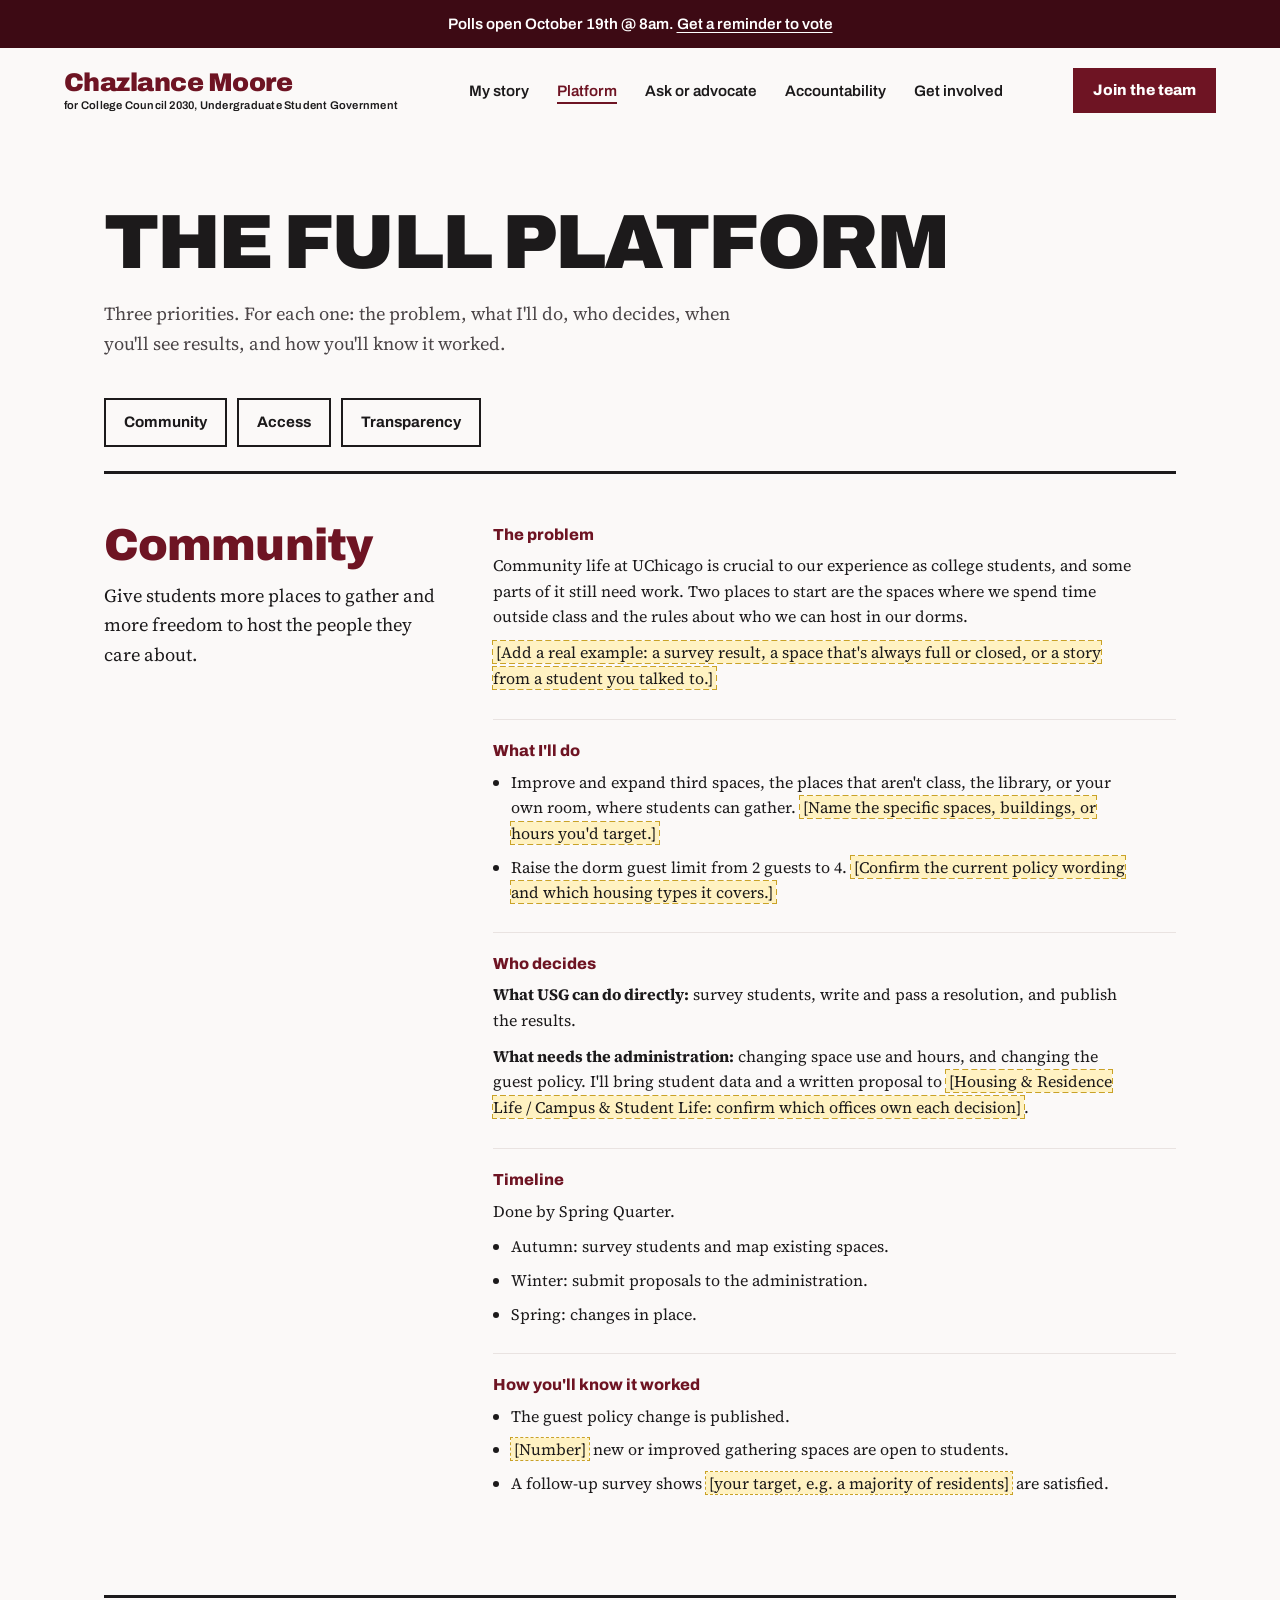
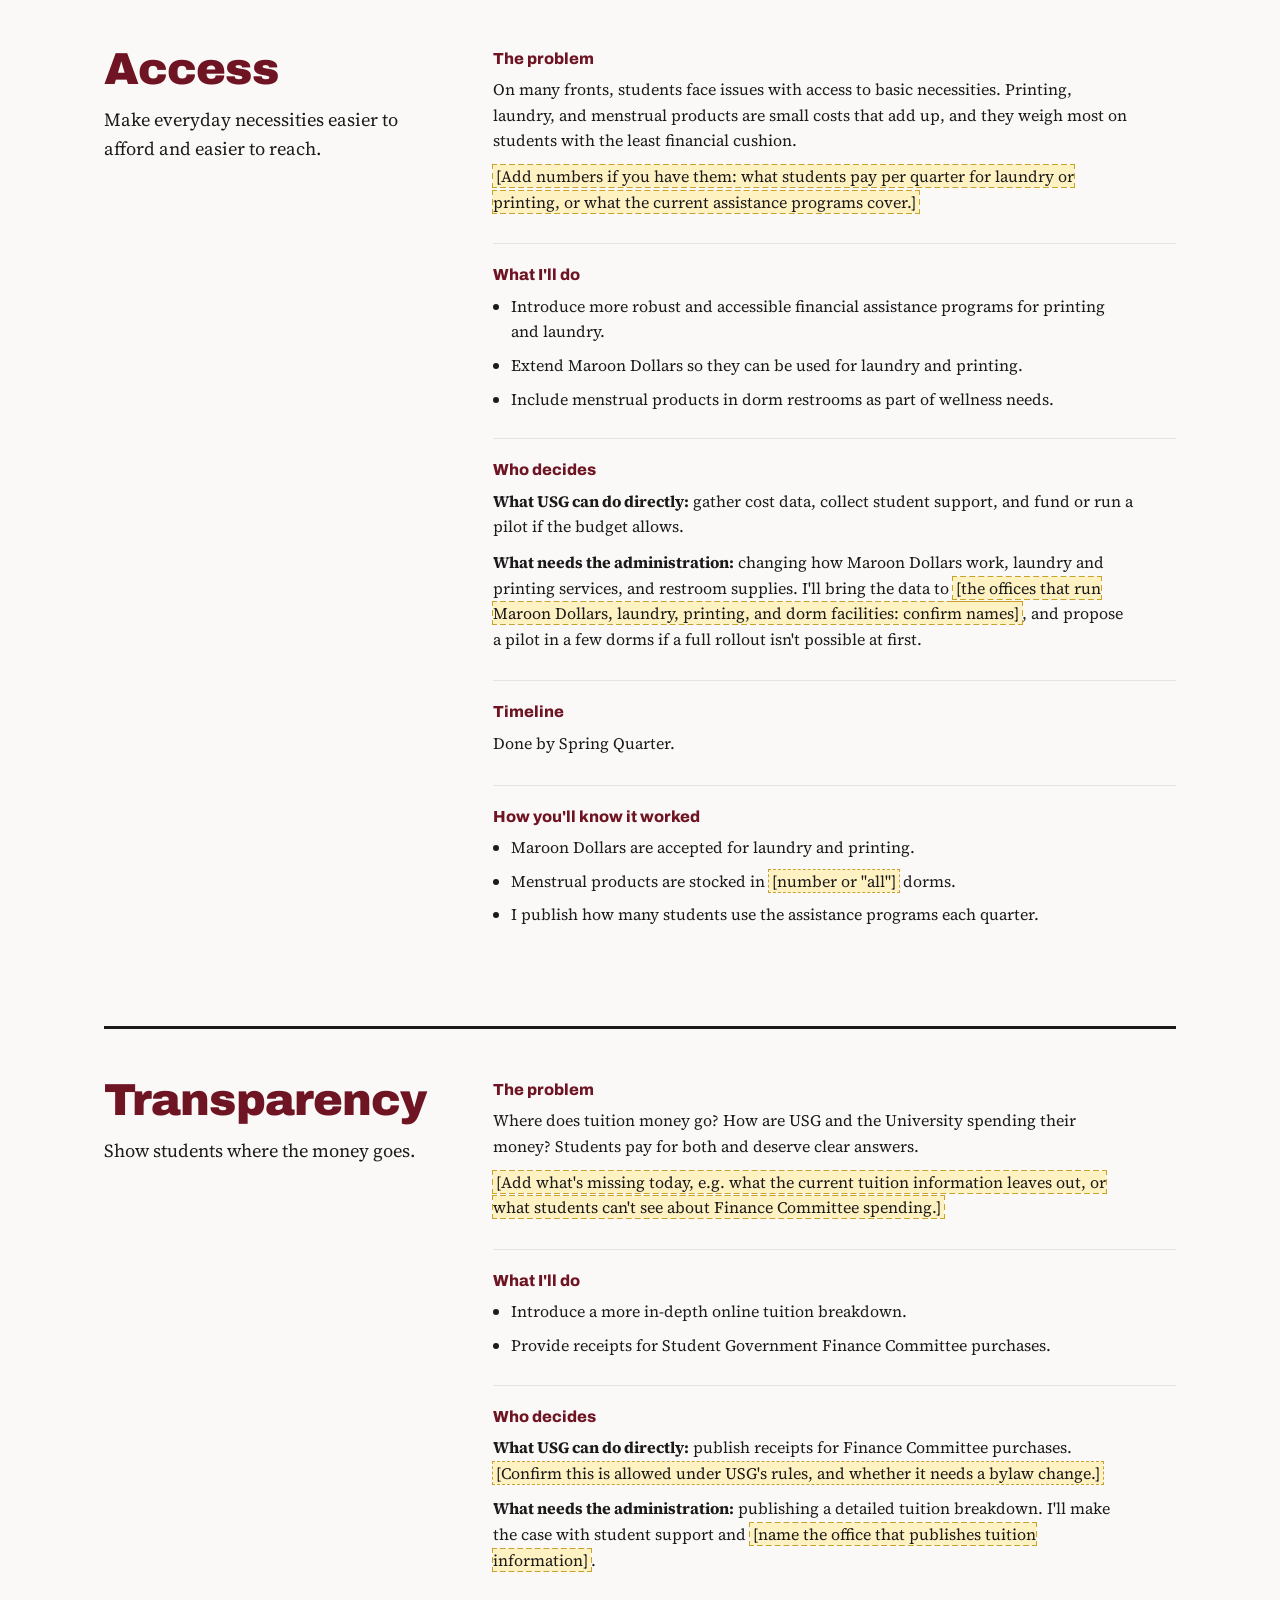
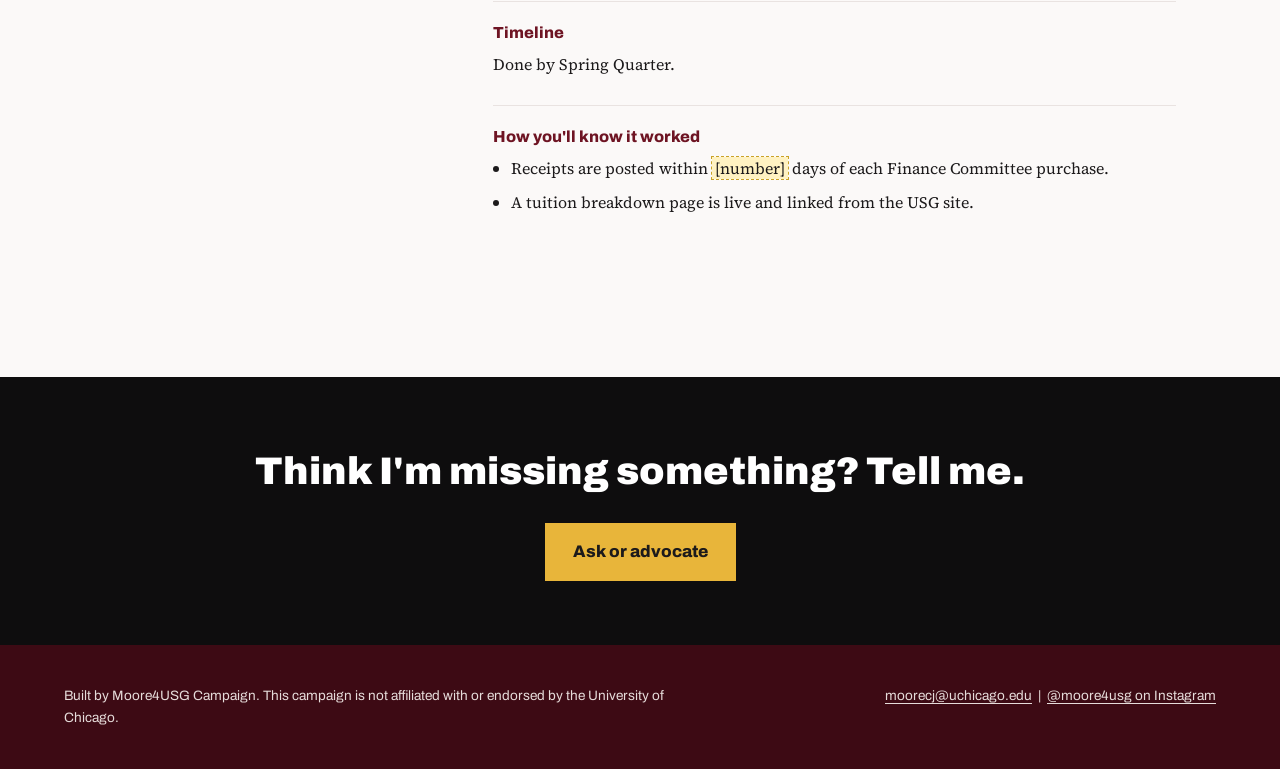
==== platform.html @ ba4fffd7 "Create platform.html" ====
<!DOCTYPE html>
<html lang="en">
<head>
<meta charset="UTF-8">
<meta name="viewport" content="width=device-width, initial-scale=1">
<title>Platform | Chazlance Moore for Undergraduate Student Government</title>
<link rel="preconnect" href="https://fonts.googleapis.com">
<link rel="preconnect" href="https://fonts.gstatic.com" crossorigin>
<link href="https://fonts.googleapis.com/css2?family=Archivo:wght@400;600;800;900&family=Source+Serif+4:opsz,wght@8..60,400;8..60,600&display=swap" rel="stylesheet">
<link rel="stylesheet" href="styles.css">
</head>
<body>

<div class="notice">
  Polls open October 19th @ 8am. <a href="index.html#join">Get a reminder to vote</a>
</div>

<header class="nav">
  <a class="brand" href="index.html">Chazlance Moore<small>for College Council 2030, Undergraduate Student Government</small></a>
  <nav aria-label="Main">
    <ul>
      <li><a href="story.html">My story</a></li>
      <li><a href="platform.html" aria-current="page">Platform</a></li>
      <li><a href="index.html#voice">Ask or advocate</a></li>
      <li><a href="index.html#accountability">Accountability</a></li>
      <li><a href="index.html#join">Get involved</a></li>
    </ul>
  </nav>
  <a class="nav-cta" href="index.html#join">Join the team</a>
</header>

<main>
  <section class="page-intro">
    <h1>The full platform</h1>
    <p>Three priorities. For each one: the problem, what I'll do, who decides, when you'll see results, and how you'll know it worked.</p>
  </section>

  <nav class="jump" aria-label="Jump to a priority">
    <a href="#community">Community</a>
    <a href="#access">Access</a>
    <a href="#transparency">Transparency</a>
  </nav>

  <div class="policies">

    <!-- ===== COMMUNITY ===== -->
    <section class="policy" id="community">
      <div class="policy-head">
        <h2>Community</h2>
        <p class="goal">Give students more places to gather and more freedom to host the people they care about.</p>
      </div>
      <dl class="policy-body">
        <div>
          <dt>The problem</dt>
          <dd>
            <p>Community life at UChicago is crucial to our experience as college students, and some parts of it still need work. Two places to start are the spaces where we spend time outside class and the rules about who we can host in our dorms.</p>
            <p><span class="todo">[Add a real example: a survey result, a space that's always full or closed, or a story from a student you talked to.]</span></p>
          </dd>
        </div>
        <div>
          <dt>What I'll do</dt>
          <dd>
            <ul>
              <li>Improve and expand third spaces, the places that aren't class, the library, or your own room, where students can gather. <span class="todo">[Name the specific spaces, buildings, or hours you'd target.]</span></li>
              <li>Raise the dorm guest limit from 2 guests to 4. <span class="todo">[Confirm the current policy wording and which housing types it covers.]</span></li>
            </ul>
          </dd>
        </div>
        <div>
          <dt>Who decides</dt>
          <dd>
            <p><strong>What USG can do directly:</strong> survey students, write and pass a resolution, and publish the results.</p>
            <p><strong>What needs the administration:</strong> changing space use and hours, and changing the guest policy. I'll bring student data and a written proposal to <span class="todo">[Housing &amp; Residence Life / Campus &amp; Student Life: confirm which offices own each decision]</span>.</p>
          </dd>
        </div>
        <div>
          <dt>Timeline</dt>
          <dd>
            <p>Done by Spring Quarter.</p>
            <ul>
              <li>Autumn: survey students and map existing spaces.</li>
              <li>Winter: submit proposals to the administration.</li>
              <li>Spring: changes in place.</li>
            </ul>
          </dd>
        </div>
        <div>
          <dt>How you'll know it worked</dt>
          <dd>
            <ul>
              <li>The guest policy change is published.</li>
              <li><span class="todo">[Number]</span> new or improved gathering spaces are open to students.</li>
              <li>A follow-up survey shows <span class="todo">[your target, e.g. a majority of residents]</span> are satisfied.</li>
            </ul>
          </dd>
        </div>
      </dl>
    </section>

    <!-- ===== ACCESS ===== -->
    <section class="policy" id="access">
      <div class="policy-head">
        <h2>Access</h2>
        <p class="goal">Make everyday necessities easier to afford and easier to reach.</p>
      </div>
      <dl class="policy-body">
        <div>
          <dt>The problem</dt>
          <dd>
            <p>On many fronts, students face issues with access to basic necessities. Printing, laundry, and menstrual products are small costs that add up, and they weigh most on students with the least financial cushion.</p>
            <p><span class="todo">[Add numbers if you have them: what students pay per quarter for laundry or printing, or what the current assistance programs cover.]</span></p>
          </dd>
        </div>
        <div>
          <dt>What I'll do</dt>
          <dd>
            <ul>
              <li>Introduce more robust and accessible financial assistance programs for printing and laundry.</li>
              <li>Extend Maroon Dollars so they can be used for laundry and printing.</li>
              <li>Include menstrual products in dorm restrooms as part of wellness needs.</li>
            </ul>
          </dd>
        </div>
        <div>
          <dt>Who decides</dt>
          <dd>
            <p><strong>What USG can do directly:</strong> gather cost data, collect student support, and fund or run a pilot if the budget allows.</p>
            <p><strong>What needs the administration:</strong> changing how Maroon Dollars work, laundry and printing services, and restroom supplies. I'll bring the data to <span class="todo">[the offices that run Maroon Dollars, laundry, printing, and dorm facilities: confirm names]</span>, and propose a pilot in a few dorms if a full rollout isn't possible at first.</p>
          </dd>
        </div>
        <div>
          <dt>Timeline</dt>
          <dd><p>Done by Spring Quarter.</p></dd>
        </div>
        <div>
          <dt>How you'll know it worked</dt>
          <dd>
            <ul>
              <li>Maroon Dollars are accepted for laundry and printing.</li>
              <li>Menstrual products are stocked in <span class="todo">[number or "all"]</span> dorms.</li>
              <li>I publish how many students use the assistance programs each quarter.</li>
            </ul>
          </dd>
        </div>
      </dl>
    </section>

    <!-- ===== TRANSPARENCY ===== -->
    <section class="policy" id="transparency">
      <div class="policy-head">
        <h2>Transparency</h2>
        <p class="goal">Show students where the money goes.</p>
      </div>
      <dl class="policy-body">
        <div>
          <dt>The problem</dt>
          <dd>
            <p>Where does tuition money go? How are USG and the University spending their money? Students pay for both and deserve clear answers.</p>
            <p><span class="todo">[Add what's missing today, e.g. what the current tuition information leaves out, or what students can't see about Finance Committee spending.]</span></p>
          </dd>
        </div>
        <div>
          <dt>What I'll do</dt>
          <dd>
            <ul>
              <li>Introduce a more in-depth online tuition breakdown.</li>
              <li>Provide receipts for Student Government Finance Committee purchases.</li>
            </ul>
          </dd>
        </div>
        <div>
          <dt>Who decides</dt>
          <dd>
            <p><strong>What USG can do directly:</strong> publish receipts for Finance Committee purchases. <span class="todo">[Confirm this is allowed under USG's rules, and whether it needs a bylaw change.]</span></p>
            <p><strong>What needs the administration:</strong> publishing a detailed tuition breakdown. I'll make the case with student support and <span class="todo">[name the office that publishes tuition information]</span>.</p>
          </dd>
        </div>
        <div>
          <dt>Timeline</dt>
          <dd><p>Done by Spring Quarter.</p></dd>
        </div>
        <div>
          <dt>How you'll know it worked</dt>
          <dd>
            <ul>
              <li>Receipts are posted within <span class="todo">[number]</span> days of each Finance Committee purchase.</li>
              <li>A tuition breakdown page is live and linked from the USG site.</li>
            </ul>
          </dd>
        </div>
      </dl>
    </section>

  </div>

  <section class="cta-band">
    <h2>Think I'm missing something? Tell me.</h2>
    <a class="btn btn-gold" href="index.html#voice">Ask or advocate</a>
  </section>
</main>

<footer>
  <p>Built by Moore4USG Campaign. This campaign is not affiliated with or endorsed by the University of Chicago.</p>
  <p>
    <a href="mailto:moorecj@uchicago.edu">moorecj@uchicago.edu</a> &nbsp;|&nbsp;
    <a href="https://www.instagram.com/moore4usg/" target="_blank" rel="noopener">@moore4usg on Instagram</a>
  </p>
</footer>

</body>
</html>
---- styles.css ----
/* ===== Shared styles for index.html, story.html, platform.html ===== */
:root {
  --maroon: #6e1423;
  --maroon-deep: #3d0a14;
  --ink: #1c1a1b;
  --paper: #fbf9f8;
  --stone: #e9e3e1;
  --gold: #e8b53a;
  --sky: #9ec4dc;
}
* { box-sizing: border-box; margin: 0; padding: 0; }
html { scroll-behavior: smooth; }
body {
  font-family: "Source Serif 4", Georgia, serif;
  color: var(--ink);
  background: var(--paper);
  line-height: 1.6;
}
a { color: inherit; }
:focus-visible { outline: 3px solid var(--gold); outline-offset: 3px; }
[hidden] { display: none !important; }

/* Placeholder text to replace before publishing. Search your files for class="todo". */
.todo { background: #fff2c2; outline: 1px dashed #c9a227; padding: 0 3px; }

/* ---------- Announcement bar ---------- */
.notice {
  background: var(--maroon-deep);
  color: #fff;
  text-align: center;
  padding: 12px 20px;
  font-family: "Archivo", sans-serif;
  font-weight: 600;
  font-size: 0.95rem;
}
.notice a { text-decoration: underline; text-underline-offset: 3px; }

/* ---------- Nav ---------- */
header.nav {
  display: flex;
  align-items: center;
  justify-content: space-between;
  gap: 24px;
  padding: 20px 5vw;
  font-family: "Archivo", sans-serif;
}
.brand {
  font-weight: 900;
  font-size: 1.6rem;
  letter-spacing: -0.02em;
  color: var(--maroon);
  text-decoration: none;
  line-height: 1;
}
.brand small {
  display: block;
  font-size: 0.7rem;
  font-weight: 600;
  letter-spacing: 0.02em;
  color: var(--ink);
  margin-top: 4px;
}
nav ul { display: flex; gap: 28px; list-style: none; }
nav a { text-decoration: none; font-weight: 600; font-size: 0.95rem; padding-bottom: 3px; border-bottom: 2px solid transparent; }
nav a:hover { color: var(--maroon); }
nav a[aria-current="page"] { color: var(--maroon); border-bottom-color: var(--maroon); }
.nav-cta {
  background: var(--maroon);
  color: #fff;
  padding: 10px 20px;
  font-weight: 800;
  text-decoration: none;
  font-size: 0.95rem;
}
.nav-cta:hover { background: var(--maroon-deep); }

/* ---------- Buttons and links ---------- */
.btn {
  display: inline-block;
  background: var(--maroon);
  color: #fff;
  padding: 16px 28px;
  font-family: "Archivo", sans-serif;
  font-weight: 800;
  font-size: 1.05rem;
  text-decoration: none;
}
.btn:hover { background: var(--maroon-deep); }
.btn-gold { background: var(--gold); color: var(--ink); }
.btn-gold:hover { background: #f3c85e; }
.text-link {
  display: inline-block;
  margin-top: 14px;
  font-family: "Archivo", sans-serif;
  font-weight: 800;
  color: var(--maroon);
  text-underline-offset: 4px;
}
.text-link:hover { color: var(--maroon-deep); }

/* ---------- Hero (home) ---------- */
.hero {
  position: relative;
  display: grid;
  grid-template-columns: 1.1fr 0.9fr;
  align-items: end;
  min-height: 560px;
  padding: 0 5vw;
  overflow: hidden;
  background: linear-gradient(180deg, #fff 0%, var(--paper) 100%);
}
.hero h1 {
  font-family: "Archivo", sans-serif;
  font-weight: 900;
  font-size: clamp(3rem, 7.2vw, 6.6rem);
  line-height: 0.95;
  letter-spacing: -0.03em;
  text-transform: uppercase;
  padding: 60px 0 80px;
  align-self: center;
}
.hero h1 span { display: block; color: var(--ink); }
.hero h1 span.alt { color: var(--maroon); }
.photo {
  position: relative;
  align-self: stretch;
  display: flex;
  align-items: flex-end;
  justify-content: center;
}
.photo-placeholder {
  width: min(100%, 420px);
  height: 92%;
  background:
    radial-gradient(circle at 50% 22%, #d8cfcc 0 17%, transparent 17.5%),
    radial-gradient(ellipse at 50% 100%, #d8cfcc 0 46%, transparent 46.5%);
  display: grid;
  place-items: end center;
  padding-bottom: 18px;
  font-family: "Archivo", sans-serif;
  font-size: 0.8rem;
  color: #7a706d;
}
.photo img { width: min(100%, 520px); max-height: 640px; object-fit: contain; object-position: bottom; display: block; position: relative; z-index: 1; }

/* ---------- Action strip ---------- */
.strip {
  display: flex;
  flex-wrap: wrap;
  align-items: stretch;
  gap: 10px;
  padding: 0 5vw 28px;
  margin-top: -36px;
  position: relative;
  z-index: 2;
  font-family: "Archivo", sans-serif;
}
.strip .label {
  font-weight: 900;
  font-size: 1.5rem;
  line-height: 1;
  color: var(--maroon);
  text-transform: uppercase;
  align-self: center;
  margin-right: 6px;
}
.strip a {
  flex: 1 1 140px;
  background: var(--maroon);
  color: #fff;
  text-align: center;
  padding: 18px 12px;
  font-weight: 800;
  font-size: 1.15rem;
  text-decoration: none;
}
.strip a:hover { background: var(--maroon-deep); }

/* ---------- Signup panel ---------- */
.signup {
  display: grid;
  grid-template-columns: 1.15fr 0.85fr;
  background: #0e0d0e;
  color: #fff;
}
.signup .copy { padding: 72px 5vw; }
.signup blockquote {
  font-family: "Archivo", sans-serif;
  font-weight: 600;
  font-size: clamp(1.3rem, 2.4vw, 2rem);
  line-height: 1.3;
  max-width: 30em;
  position: relative;
  padding-top: 56px;
}
.signup blockquote::before {
  content: "\201C";
  position: absolute;
  top: -20px;
  left: -6px;
  font-size: 8rem;
  line-height: 1;
  color: var(--maroon);
  font-family: Georgia, serif;
}
.signup h2 {
  font-family: "Archivo", sans-serif;
  font-weight: 600;
  font-size: clamp(1.1rem, 1.8vw, 1.5rem);
  color: var(--sky);
  margin: 32px 0 24px;
  max-width: 24em;
}
#signup-form {
  display: grid;
  grid-template-columns: 2fr 1fr;
  gap: 14px 16px;
  max-width: 640px;
  font-family: "Archivo", sans-serif;
}
.field { display: flex; flex-direction: column; gap: 6px; }
.field label { font-size: 0.85rem; font-weight: 600; }
.field input, .field select {
  padding: 14px;
  border: 0;
  font: inherit;
  font-size: 1rem;
  background: #fff;
  color: var(--ink);
  border-radius: 0;
}
.submit-row { grid-column: 1 / -1; display: grid; grid-template-columns: 2fr 1fr; gap: 16px; align-items: end; }
button.join {
  padding: 15px;
  border: 0;
  background: var(--gold);
  color: var(--ink);
  font: inherit;
  font-weight: 900;
  font-size: 1.05rem;
  cursor: pointer;
}
button.join:hover { background: #f3c85e; }
button.join:disabled { opacity: 0.6; cursor: wait; }
.fine { grid-column: 1 / -1; font-size: 0.75rem; color: #b9b2b0; line-height: 1.5; }
#signup-error { grid-column: 1 / -1; display: none; color: #ff9d9d; font-weight: 600; font-size: 0.9rem; }
#thanks {
  display: none;
  font-family: "Archivo", sans-serif;
  font-weight: 800;
  font-size: 1.4rem;
  color: var(--gold);
  padding: 20px 0;
}
.stage {
  position: relative;
  overflow: hidden;
  background: radial-gradient(circle at 70% 30%, #5a1a28 0%, #1a0b0f 60%);
  display: grid;
  place-items: center;
  color: #8c7f7c;
  font-family: "Archivo", sans-serif;
  font-size: 0.85rem;
  min-height: 320px;
}
.stage img { position: absolute; inset: 0; width: 100%; height: 100%; object-fit: cover; }
.signup .stage::after { content: ""; position: absolute; inset: 0; background: linear-gradient(90deg, #0e0d0e 0%, rgba(14,13,14,0) 35%); z-index: 1; pointer-events: none; }

/* ---------- Platform summary (home) ---------- */
.pillars { padding: 88px 5vw; max-width: 1200px; margin: 0 auto; }
.pillars h2, .accountability h2, .voice h2, .letter-section h2 {
  font-family: "Archivo", sans-serif;
  font-weight: 900;
  font-size: clamp(2rem, 4vw, 3.2rem);
  letter-spacing: -0.02em;
  line-height: 1.05;
  margin-bottom: 12px;
}
.pillars > p.sub { max-width: 38em; margin-bottom: 48px; color: #4b4547; }
.pillar-list { display: grid; border-top: 3px solid var(--ink); }
.pillar {
  display: grid;
  grid-template-columns: 1fr 2fr;
  gap: 32px;
  padding: 32px 0;
  border-bottom: 1px solid var(--stone);
}
.pillar h3 { font-family: "Archivo", sans-serif; font-weight: 800; font-size: 1.6rem; line-height: 1.15; color: var(--maroon); }
.pillar p { max-width: 40em; }
.pillar ul { margin: 12px 0 0 1.1em; }
.pillar li { margin-bottom: 4px; }
.pillars .more { margin-top: 36px; }

/* ---------- Ask / advocate (embedded form) ---------- */
.voice { padding: 88px 5vw; max-width: 1200px; margin: 0 auto; display: grid; grid-template-columns: 1fr 1.3fr; gap: 56px; align-items: start; }
.voice .intro p { max-width: 30em; color: #4b4547; margin-bottom: 14px; }
.ms-form iframe { width: 100%; height: 760px; border: 2px solid var(--ink); background: #fff; display: block; }
.ms-form .fallback { font-family: "Archivo", sans-serif; font-size: 0.9rem; margin-top: 10px; }

/* ---------- Accountability ---------- */
.accountability { background: var(--stone); padding: 80px 5vw; }
.accountability .inner { max-width: 1200px; margin: 0 auto; }
.steps { display: grid; grid-template-columns: repeat(3, 1fr); gap: 32px; margin-top: 36px; }
.steps div { border-top: 3px solid var(--maroon); padding-top: 16px; }
.steps h3 { font-family: "Archivo", sans-serif; font-weight: 800; margin-bottom: 6px; }

/* ---------- Letter to the class ---------- */
.letter-section { padding: 88px 5vw; }
.letter-section .inner { max-width: 860px; margin: 0 auto; }
.letter-section .sub { color: #4b4547; margin-bottom: 36px; max-width: 34em; }
figure.letter { background: #fff; box-shadow: 0 2px 4px rgba(0,0,0,.12), 0 18px 40px rgba(60,10,20,.14); }
figure.letter a { display: block; }
figure.letter img { display: block; width: 100%; height: auto; }
.letter-placeholder {
  min-height: 520px;
  display: grid;
  place-items: center;
  text-align: center;
  padding: 24px;
  font-family: "Archivo", sans-serif;
  color: #7a706d;
  background: repeating-linear-gradient(#fff 0 31px, #efe9e7 31px 32px);
}
.transcript { margin-top: 20px; font-family: "Archivo", sans-serif; }
.transcript summary { cursor: pointer; font-weight: 700; color: var(--maroon); }
.transcript div { margin-top: 14px; font-family: "Source Serif 4", Georgia, serif; max-width: 40em; }
.transcript p { margin-bottom: 12px; }

/* ---------- Inner pages: shared ---------- */
.page-intro { padding: 72px 5vw 32px; max-width: 1200px; margin: 0 auto; }
.page-intro h1 {
  font-family: "Archivo", sans-serif;
  font-weight: 900;
  font-size: clamp(2.6rem, 6vw, 5rem);
  line-height: 1;
  letter-spacing: -0.03em;
  text-transform: uppercase;
  margin-bottom: 18px;
}
.page-intro p { max-width: 36em; font-size: 1.15rem; color: #4b4547; }
.cta-band { background: #0e0d0e; color: #fff; padding: 64px 5vw; text-align: center; }
.cta-band h2 { font-family: "Archivo", sans-serif; font-weight: 900; font-size: clamp(1.6rem, 3vw, 2.4rem); margin-bottom: 20px; }

/* ---------- Story page ---------- */
.story { max-width: 1200px; margin: 0 auto; padding: 24px 5vw 88px; display: grid; grid-template-columns: 1.5fr 0.8fr; gap: 64px; align-items: start; }
.story-main h2 { font-family: "Archivo", sans-serif; font-weight: 800; font-size: 1.7rem; line-height: 1.15; color: var(--maroon); margin: 44px 0 12px; }
.story-main h2:first-child { margin-top: 0; }
.story-main p { font-size: 1.1rem; line-height: 1.7; max-width: 36em; margin-bottom: 14px; }
.story-side { position: sticky; top: 24px; display: grid; gap: 28px; }
.portrait { position: relative; aspect-ratio: 4 / 5; background: var(--stone); overflow: hidden; display: grid; place-items: center; font-family: "Archivo", sans-serif; font-size: 0.85rem; color: #7a706d; }
.portrait img { position: absolute; inset: 0; width: 100%; height: 100%; object-fit: cover; }
.facts { border-top: 3px solid var(--ink); font-family: "Archivo", sans-serif; }
.facts div { padding: 12px 0; border-bottom: 1px solid var(--stone); }
.facts dt { font-size: 0.8rem; font-weight: 700; color: var(--maroon); }
.facts dd { font-size: 1rem; }
ol.timeline { list-style: none; border-left: 3px solid var(--maroon); margin: 12px 0 0 6px; padding-left: 24px; }
ol.timeline li { position: relative; margin-bottom: 22px; max-width: 34em; }
ol.timeline li::before { content: ""; position: absolute; left: -33px; top: 8px; width: 12px; height: 12px; background: var(--maroon); border-radius: 50%; }
ol.timeline strong { display: block; font-family: "Archivo", sans-serif; font-weight: 800; }

/* ---------- Platform page ---------- */
.jump { display: flex; flex-wrap: wrap; gap: 10px; max-width: 1200px; margin: 0 auto; padding: 8px 5vw 0; font-family: "Archivo", sans-serif; }
.jump a { padding: 10px 18px; border: 2px solid var(--ink); font-weight: 700; text-decoration: none; }
.jump a:hover { background: var(--ink); color: #fff; }
.policies { max-width: 1200px; margin: 0 auto; padding: 24px 5vw 88px; }
.policy { display: grid; grid-template-columns: 1fr 2fr; gap: 48px; padding: 48px 0; border-top: 3px solid var(--ink); scroll-margin-top: 16px; }
.policy + .policy { margin-top: 24px; }
.policy-head h2 { font-family: "Archivo", sans-serif; font-weight: 900; font-size: clamp(2rem, 3.6vw, 2.8rem); letter-spacing: -0.02em; line-height: 1.05; color: var(--maroon); margin-bottom: 12px; }
.policy-head .goal { font-size: 1.15rem; max-width: 20em; }
.policy-body > div { padding: 18px 0; border-top: 1px solid var(--stone); }
.policy-body > div:first-child { border-top: 0; padding-top: 0; }
.policy-body dt { font-family: "Archivo", sans-serif; font-weight: 800; color: var(--maroon); margin-bottom: 6px; }
.policy-body dd { max-width: 40em; }
.policy-body dd p { margin-bottom: 10px; }
.policy-body ul { margin: 0 0 0 1.1em; }
.policy-body li { margin-bottom: 8px; }

/* ---------- Footer ---------- */
footer {
  background: var(--maroon-deep);
  color: #e6dcda;
  padding: 40px 5vw;
  font-family: "Archivo", sans-serif;
  font-size: 0.85rem;
  display: flex;
  flex-wrap: wrap;
  gap: 16px 40px;
  justify-content: space-between;
}
footer p { max-width: 46em; }
footer a { text-underline-offset: 3px; }
footer a:hover { color: var(--gold); }

/* ---------- Mobile ---------- */
@media (max-width: 860px) {
  header.nav { flex-wrap: wrap; gap: 14px 16px; }
  nav { order: 3; width: 100%; }
  nav ul { flex-wrap: wrap; gap: 6px 18px; }
  nav a { font-size: 0.9rem; }
  .hero, .signup { grid-template-columns: 1fr; }
  .hero h1 { padding: 40px 0 20px; }
  .photo { min-height: 320px; }
  .pillar { grid-template-columns: 1fr; gap: 8px; }
  .steps { grid-template-columns: 1fr; }
  #signup-form, .submit-row { grid-template-columns: 1fr; }
  .strip { margin-top: 0; padding-top: 24px; }
  .voice { grid-template-columns: 1fr; gap: 32px; }
  .story { grid-template-columns: 1fr; gap: 40px; }
  .story-side { position: static; order: -1; }
  .portrait { max-width: 360px; }
  .policy { grid-template-columns: 1fr; gap: 24px; }
}
@media (prefers-reduced-motion: reduce) { html { scroll-behavior: auto; } }
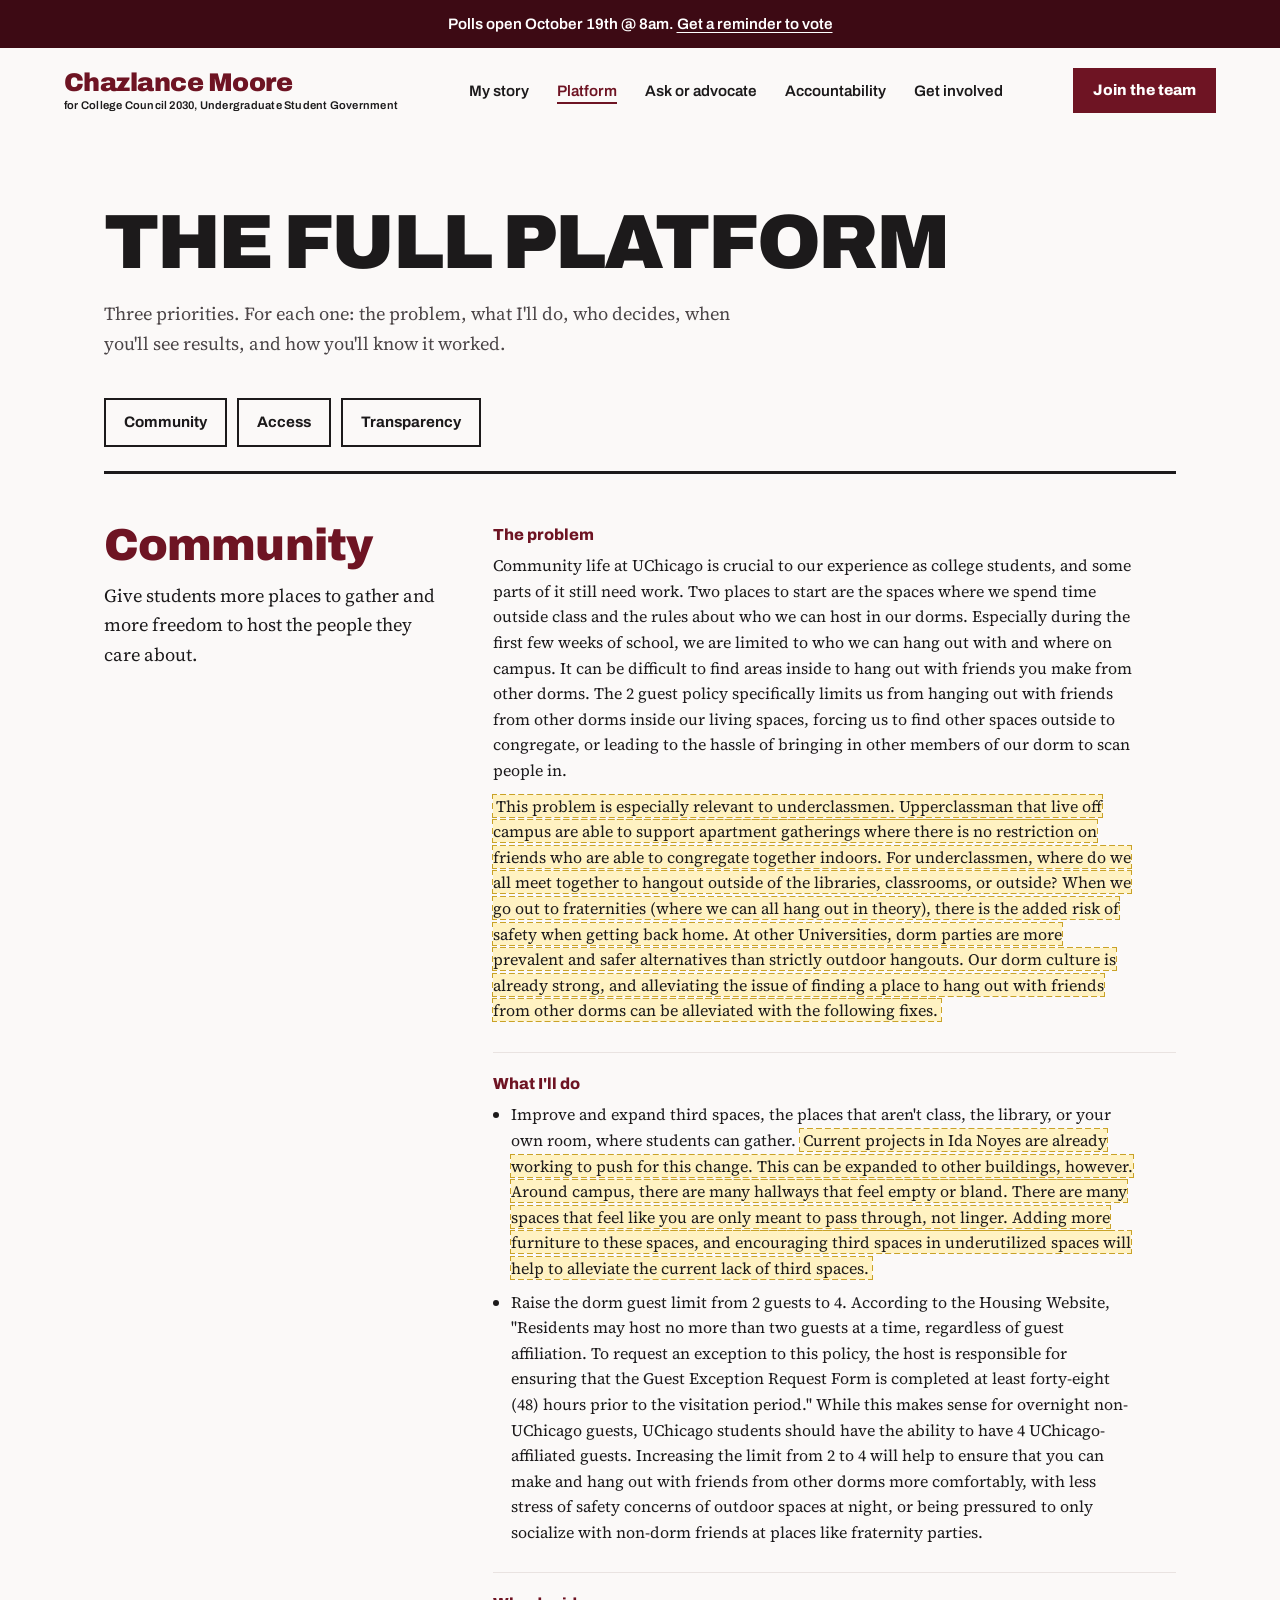
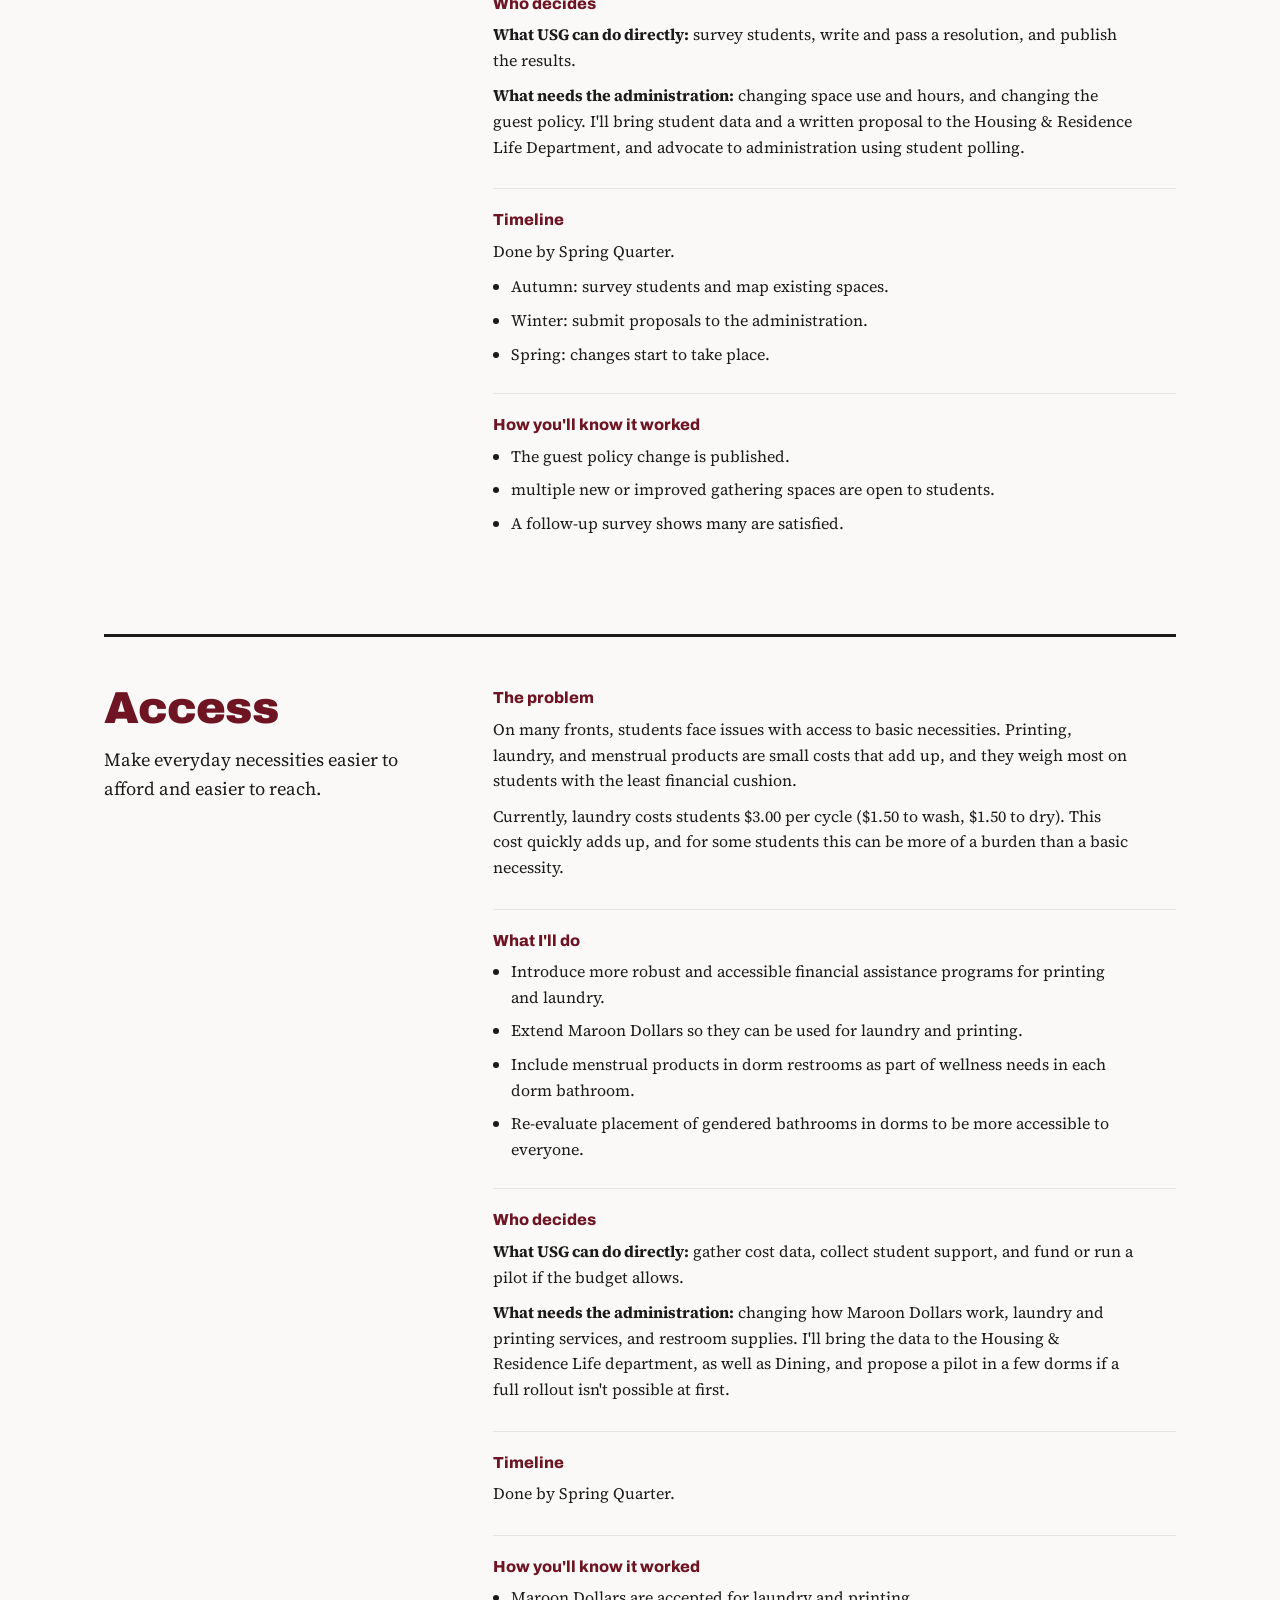
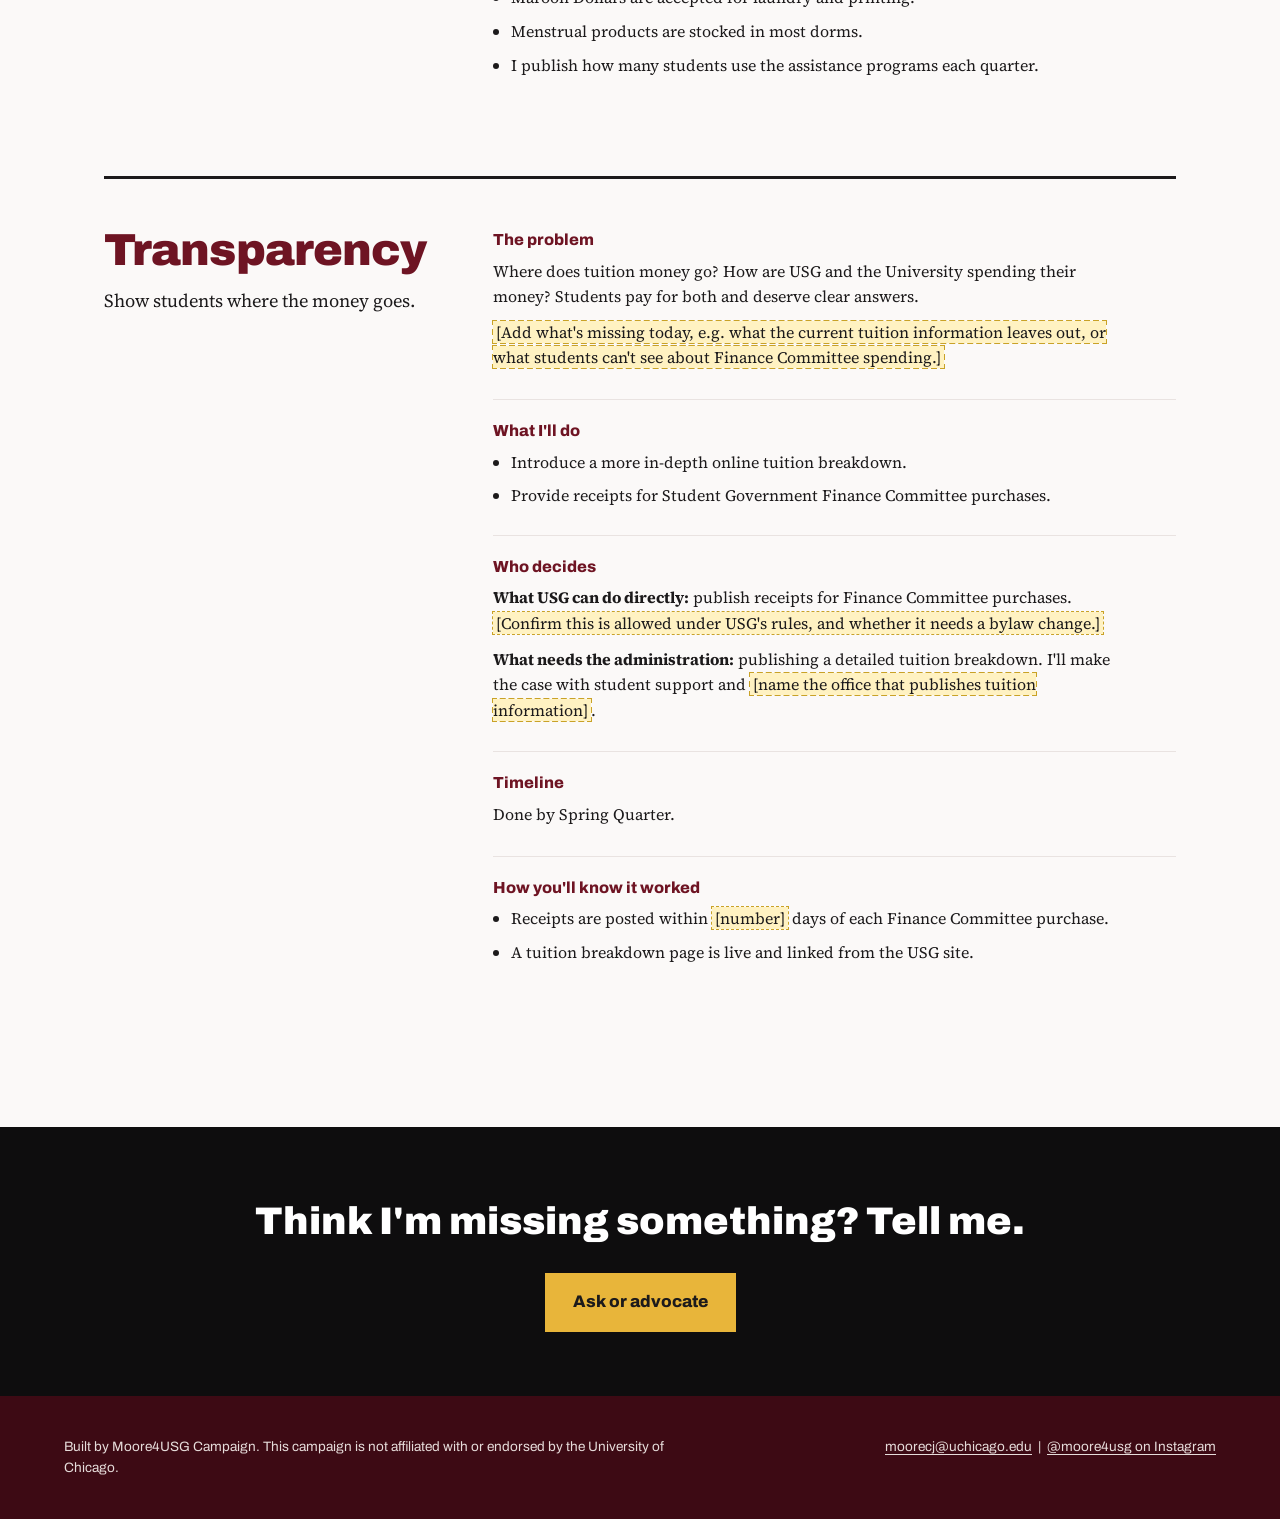
==== commit a8e92e8d: "Update platform.html" ====
--- a/platform.html
+++ b/platform.html
@@ -53,16 +53,16 @@
         <div>
           <dt>The problem</dt>
           <dd>
-            <p>Community life at UChicago is crucial to our experience as college students, and some parts of it still need work. Two places to start are the spaces where we spend time outside class and the rules about who we can host in our dorms.</p>
-            <p><span class="todo">[Add a real example: a survey result, a space that's always full or closed, or a story from a student you talked to.]</span></p>
+            <p>Community life at UChicago is crucial to our experience as college students, and some parts of it still need work. Two places to start are the spaces where we spend time outside class and the rules about who we can host in our dorms. Especially during the first few weeks of school, we are limited to who we can hang out with and where on campus. It can be difficult to find areas inside to hang out with friends you make from other dorms. The 2 guest policy specifically limits us from hanging out with friends from other dorms inside our living spaces, forcing us to find other spaces outside to congregate, or leading to the hassle of bringing in other members of our dorm to scan people in.</p>
+            <p><span class="todo">This problem is especially relevant to underclassmen. Upperclassman that live off campus are able to support apartment gatherings where there is no restriction on friends who are able to congregate together indoors. For underclassmen, where do we all meet together to hangout outside of the libraries, classrooms, or outside? When we go out to fraternities (where we can all hang out in theory), there is the added risk of safety when getting back home. At other Universities, dorm parties are more prevalent and safer alternatives than strictly outdoor hangouts. Our dorm culture is already strong, and alleviating the issue of finding a place to hang out with friends from other dorms can be alleviated with the following fixes.</span></p>
           </dd>
         </div>
         <div>
           <dt>What I'll do</dt>
           <dd>
             <ul>
-              <li>Improve and expand third spaces, the places that aren't class, the library, or your own room, where students can gather. <span class="todo">[Name the specific spaces, buildings, or hours you'd target.]</span></li>
-              <li>Raise the dorm guest limit from 2 guests to 4. <span class="todo">[Confirm the current policy wording and which housing types it covers.]</span></li>
+              <li>Improve and expand third spaces, the places that aren't class, the library, or your own room, where students can gather. <span class="todo">Current projects in Ida Noyes are already working to push for this change. This can be expanded to other buildings, however. Around campus, there are many hallways that feel empty or bland. There are many spaces that feel like you are only meant to pass through, not linger. Adding more furniture to these spaces, and encouraging third spaces in underutilized spaces will help to alleviate the current lack of third spaces.</span></li>
+              <li>Raise the dorm guest limit from 2 guests to 4. According to the Housing Website, "Residents may host no more than two guests at a time, regardless of guest affiliation. To request an exception to this policy, the host is responsible for ensuring that the Guest Exception Request Form is completed at least forty-eight (48) hours prior to the visitation period." While this makes sense for overnight non-UChicago guests, UChicago students should have the ability to have 4 UChicago-affiliated guests. Increasing the limit from 2 to 4 will help to ensure that you can make and hang out with friends from other dorms more comfortably, with less stress of safety concerns of outdoor spaces at night, or being pressured to only socialize with non-dorm friends at places like fraternity parties.</li>
             </ul>
           </dd>
         </div>
@@ -70,7 +70,7 @@
           <dt>Who decides</dt>
           <dd>
             <p><strong>What USG can do directly:</strong> survey students, write and pass a resolution, and publish the results.</p>
-            <p><strong>What needs the administration:</strong> changing space use and hours, and changing the guest policy. I'll bring student data and a written proposal to <span class="todo">[Housing &amp; Residence Life / Campus &amp; Student Life: confirm which offices own each decision]</span>.</p>
+            <p><strong>What needs the administration:</strong> changing space use and hours, and changing the guest policy. I'll bring student data and a written proposal to the Housing & Residence Life Department, and advocate to administration using student polling.</p>
           </dd>
         </div>
         <div>
@@ -80,7 +80,7 @@
             <ul>
               <li>Autumn: survey students and map existing spaces.</li>
               <li>Winter: submit proposals to the administration.</li>
-              <li>Spring: changes in place.</li>
+              <li>Spring: changes start to take place.</li>
             </ul>
           </dd>
         </div>
@@ -89,8 +89,8 @@
           <dd>
             <ul>
               <li>The guest policy change is published.</li>
-              <li><span class="todo">[Number]</span> new or improved gathering spaces are open to students.</li>
-              <li>A follow-up survey shows <span class="todo">[your target, e.g. a majority of residents]</span> are satisfied.</li>
+              <li>multiple new or improved gathering spaces are open to students.</li>
+              <li>A follow-up survey shows many are satisfied.</li>
             </ul>
           </dd>
         </div>
@@ -108,7 +108,7 @@
           <dt>The problem</dt>
           <dd>
             <p>On many fronts, students face issues with access to basic necessities. Printing, laundry, and menstrual products are small costs that add up, and they weigh most on students with the least financial cushion.</p>
-            <p><span class="todo">[Add numbers if you have them: what students pay per quarter for laundry or printing, or what the current assistance programs cover.]</span></p>
+            <p>Currently, laundry costs students $3.00 per cycle ($1.50 to wash, $1.50 to dry). This cost quickly adds up, and for some students this can be more of a burden than a basic necessity.</p>
           </dd>
         </div>
         <div>
@@ -117,7 +117,8 @@
             <ul>
               <li>Introduce more robust and accessible financial assistance programs for printing and laundry.</li>
               <li>Extend Maroon Dollars so they can be used for laundry and printing.</li>
-              <li>Include menstrual products in dorm restrooms as part of wellness needs.</li>
+              <li>Include menstrual products in dorm restrooms as part of wellness needs in each dorm bathroom.</li>
+              <li>Re-evaluate placement of gendered bathrooms in dorms to be more accessible to everyone.</li>
             </ul>
           </dd>
         </div>
@@ -125,7 +126,7 @@
           <dt>Who decides</dt>
           <dd>
             <p><strong>What USG can do directly:</strong> gather cost data, collect student support, and fund or run a pilot if the budget allows.</p>
-            <p><strong>What needs the administration:</strong> changing how Maroon Dollars work, laundry and printing services, and restroom supplies. I'll bring the data to <span class="todo">[the offices that run Maroon Dollars, laundry, printing, and dorm facilities: confirm names]</span>, and propose a pilot in a few dorms if a full rollout isn't possible at first.</p>
+            <p><strong>What needs the administration:</strong> changing how Maroon Dollars work, laundry and printing services, and restroom supplies. I'll bring the data to the Housing & Residence Life department, as well as Dining, and propose a pilot in a few dorms if a full rollout isn't possible at first.</p>
           </dd>
         </div>
         <div>
@@ -137,7 +138,7 @@
           <dd>
             <ul>
               <li>Maroon Dollars are accepted for laundry and printing.</li>
-              <li>Menstrual products are stocked in <span class="todo">[number or "all"]</span> dorms.</li>
+              <li>Menstrual products are stocked in most dorms.</li>
               <li>I publish how many students use the assistance programs each quarter.</li>
             </ul>
           </dd>
--- a/styles.css
+++ b/styles.css
@@ -264,7 +264,7 @@
   min-height: 320px;
 }
 .stage img { position: absolute; inset: 0; width: 100%; height: 100%; object-fit: cover; }
-.signup .stage::after { content: ""; position: absolute; inset: 0; background: linear-gradient(90deg, #0e0d0e 0%, rgba(14,13,14,0) 35%); z-index: 1; pointer-events: none; }
+.signup .stage::after { content: ""; position: absolute; inset: 0; background: linear-gradient(90deg, #0e0d0e 0%, rgba(14,13,14,0) 15%); z-index: 1; pointer-events: none; }
 
 /* ---------- Platform summary (home) ---------- */
 .pillars { padding: 88px 5vw; max-width: 1200px; margin: 0 auto; }
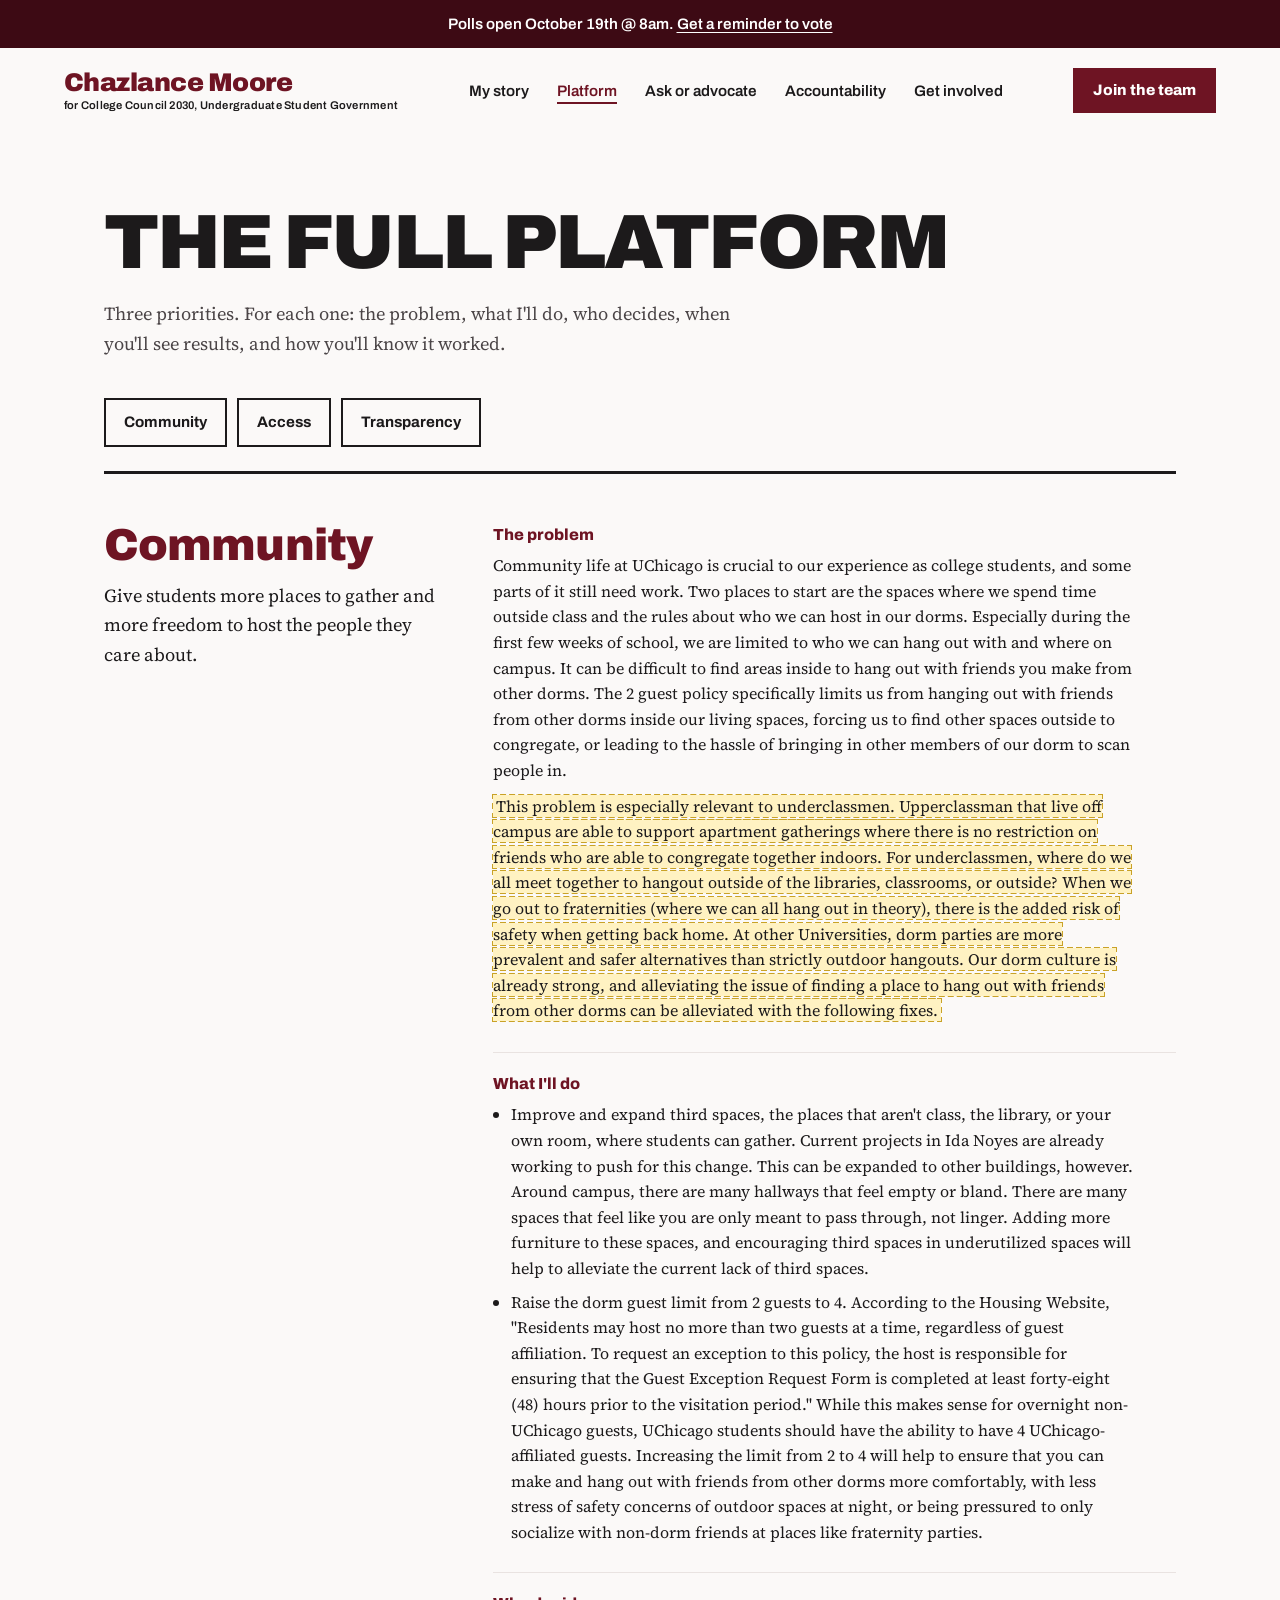
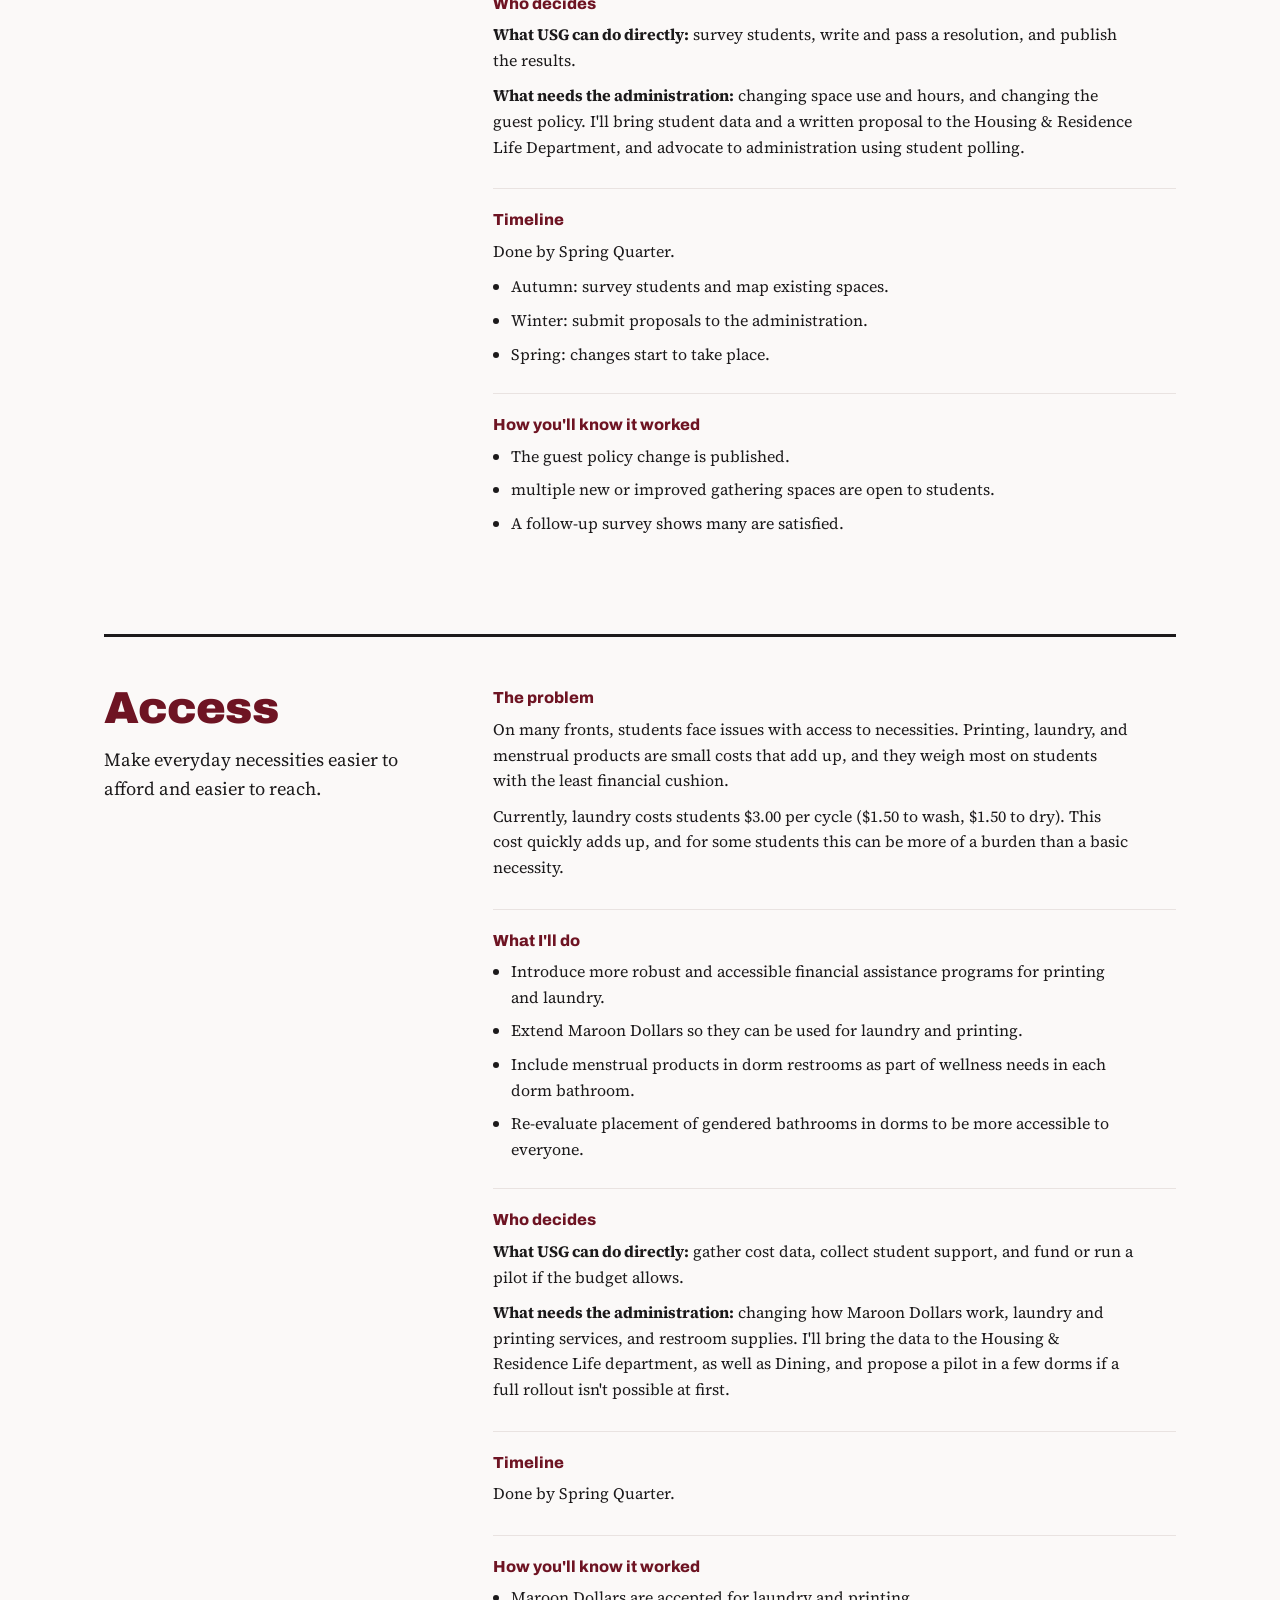
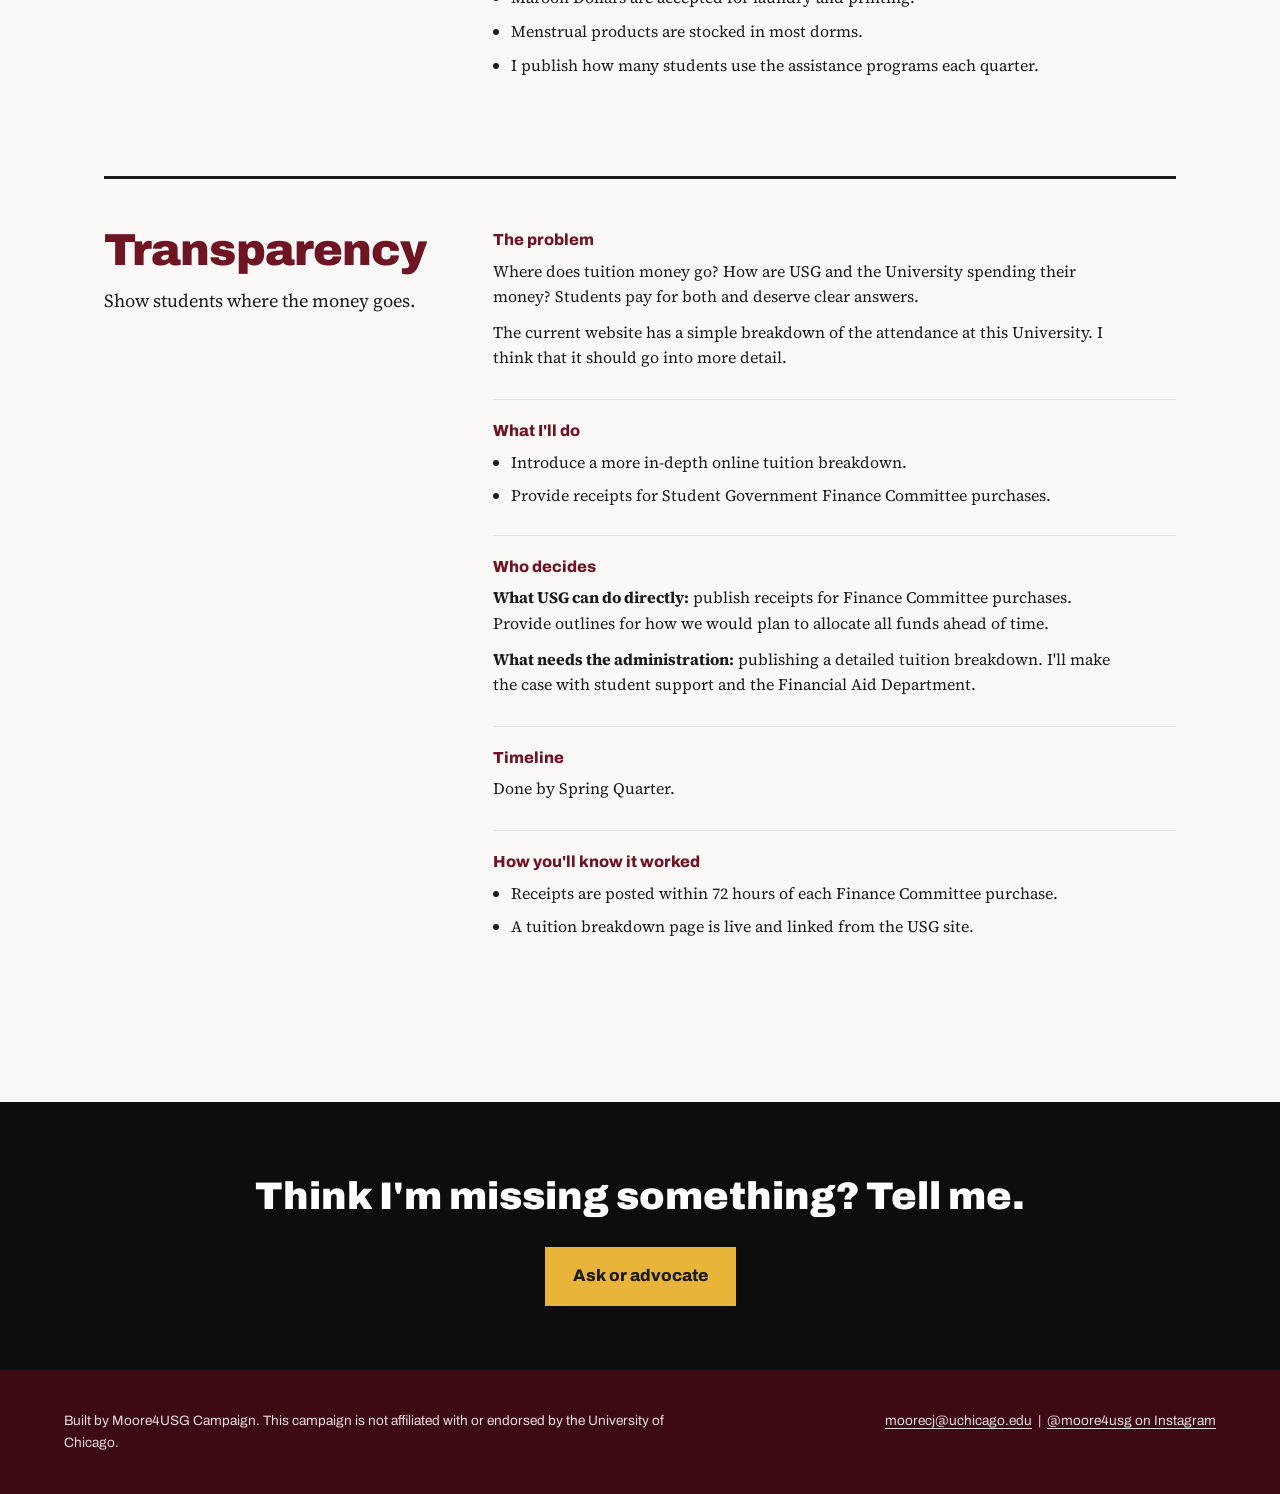
==== commit ffd9942f: "Update platform.html" ====
--- a/platform.html
+++ b/platform.html
@@ -61,7 +61,7 @@
           <dt>What I'll do</dt>
           <dd>
             <ul>
-              <li>Improve and expand third spaces, the places that aren't class, the library, or your own room, where students can gather. <span class="todo">Current projects in Ida Noyes are already working to push for this change. This can be expanded to other buildings, however. Around campus, there are many hallways that feel empty or bland. There are many spaces that feel like you are only meant to pass through, not linger. Adding more furniture to these spaces, and encouraging third spaces in underutilized spaces will help to alleviate the current lack of third spaces.</span></li>
+              <li>Improve and expand third spaces, the places that aren't class, the library, or your own room, where students can gather. Current projects in Ida Noyes are already working to push for this change. This can be expanded to other buildings, however. Around campus, there are many hallways that feel empty or bland. There are many spaces that feel like you are only meant to pass through, not linger. Adding more furniture to these spaces, and encouraging third spaces in underutilized spaces will help to alleviate the current lack of third spaces.</li>
               <li>Raise the dorm guest limit from 2 guests to 4. According to the Housing Website, "Residents may host no more than two guests at a time, regardless of guest affiliation. To request an exception to this policy, the host is responsible for ensuring that the Guest Exception Request Form is completed at least forty-eight (48) hours prior to the visitation period." While this makes sense for overnight non-UChicago guests, UChicago students should have the ability to have 4 UChicago-affiliated guests. Increasing the limit from 2 to 4 will help to ensure that you can make and hang out with friends from other dorms more comfortably, with less stress of safety concerns of outdoor spaces at night, or being pressured to only socialize with non-dorm friends at places like fraternity parties.</li>
             </ul>
           </dd>
@@ -107,7 +107,7 @@
         <div>
           <dt>The problem</dt>
           <dd>
-            <p>On many fronts, students face issues with access to basic necessities. Printing, laundry, and menstrual products are small costs that add up, and they weigh most on students with the least financial cushion.</p>
+            <p>On many fronts, students face issues with access to necessities. Printing, laundry, and menstrual products are small costs that add up, and they weigh most on students with the least financial cushion.</p>
             <p>Currently, laundry costs students $3.00 per cycle ($1.50 to wash, $1.50 to dry). This cost quickly adds up, and for some students this can be more of a burden than a basic necessity.</p>
           </dd>
         </div>
@@ -157,7 +157,7 @@
           <dt>The problem</dt>
           <dd>
             <p>Where does tuition money go? How are USG and the University spending their money? Students pay for both and deserve clear answers.</p>
-            <p><span class="todo">[Add what's missing today, e.g. what the current tuition information leaves out, or what students can't see about Finance Committee spending.]</span></p>
+            <p>The current website has a simple breakdown of the attendance at this University. I think that it should go into more detail.</p>
           </dd>
         </div>
         <div>
@@ -172,8 +172,8 @@
         <div>
           <dt>Who decides</dt>
           <dd>
-            <p><strong>What USG can do directly:</strong> publish receipts for Finance Committee purchases. <span class="todo">[Confirm this is allowed under USG's rules, and whether it needs a bylaw change.]</span></p>
-            <p><strong>What needs the administration:</strong> publishing a detailed tuition breakdown. I'll make the case with student support and <span class="todo">[name the office that publishes tuition information]</span>.</p>
+            <p><strong>What USG can do directly:</strong> publish receipts for Finance Committee purchases. Provide outlines for how we would plan to allocate all funds ahead of time.</p>
+            <p><strong>What needs the administration:</strong> publishing a detailed tuition breakdown. I'll make the case with student support and the Financial Aid Department.</p>
           </dd>
         </div>
         <div>
@@ -184,7 +184,7 @@
           <dt>How you'll know it worked</dt>
           <dd>
             <ul>
-              <li>Receipts are posted within <span class="todo">[number]</span> days of each Finance Committee purchase.</li>
+              <li>Receipts are posted within 72 hours of each Finance Committee purchase.</li>
               <li>A tuition breakdown page is live and linked from the USG site.</li>
             </ul>
           </dd>
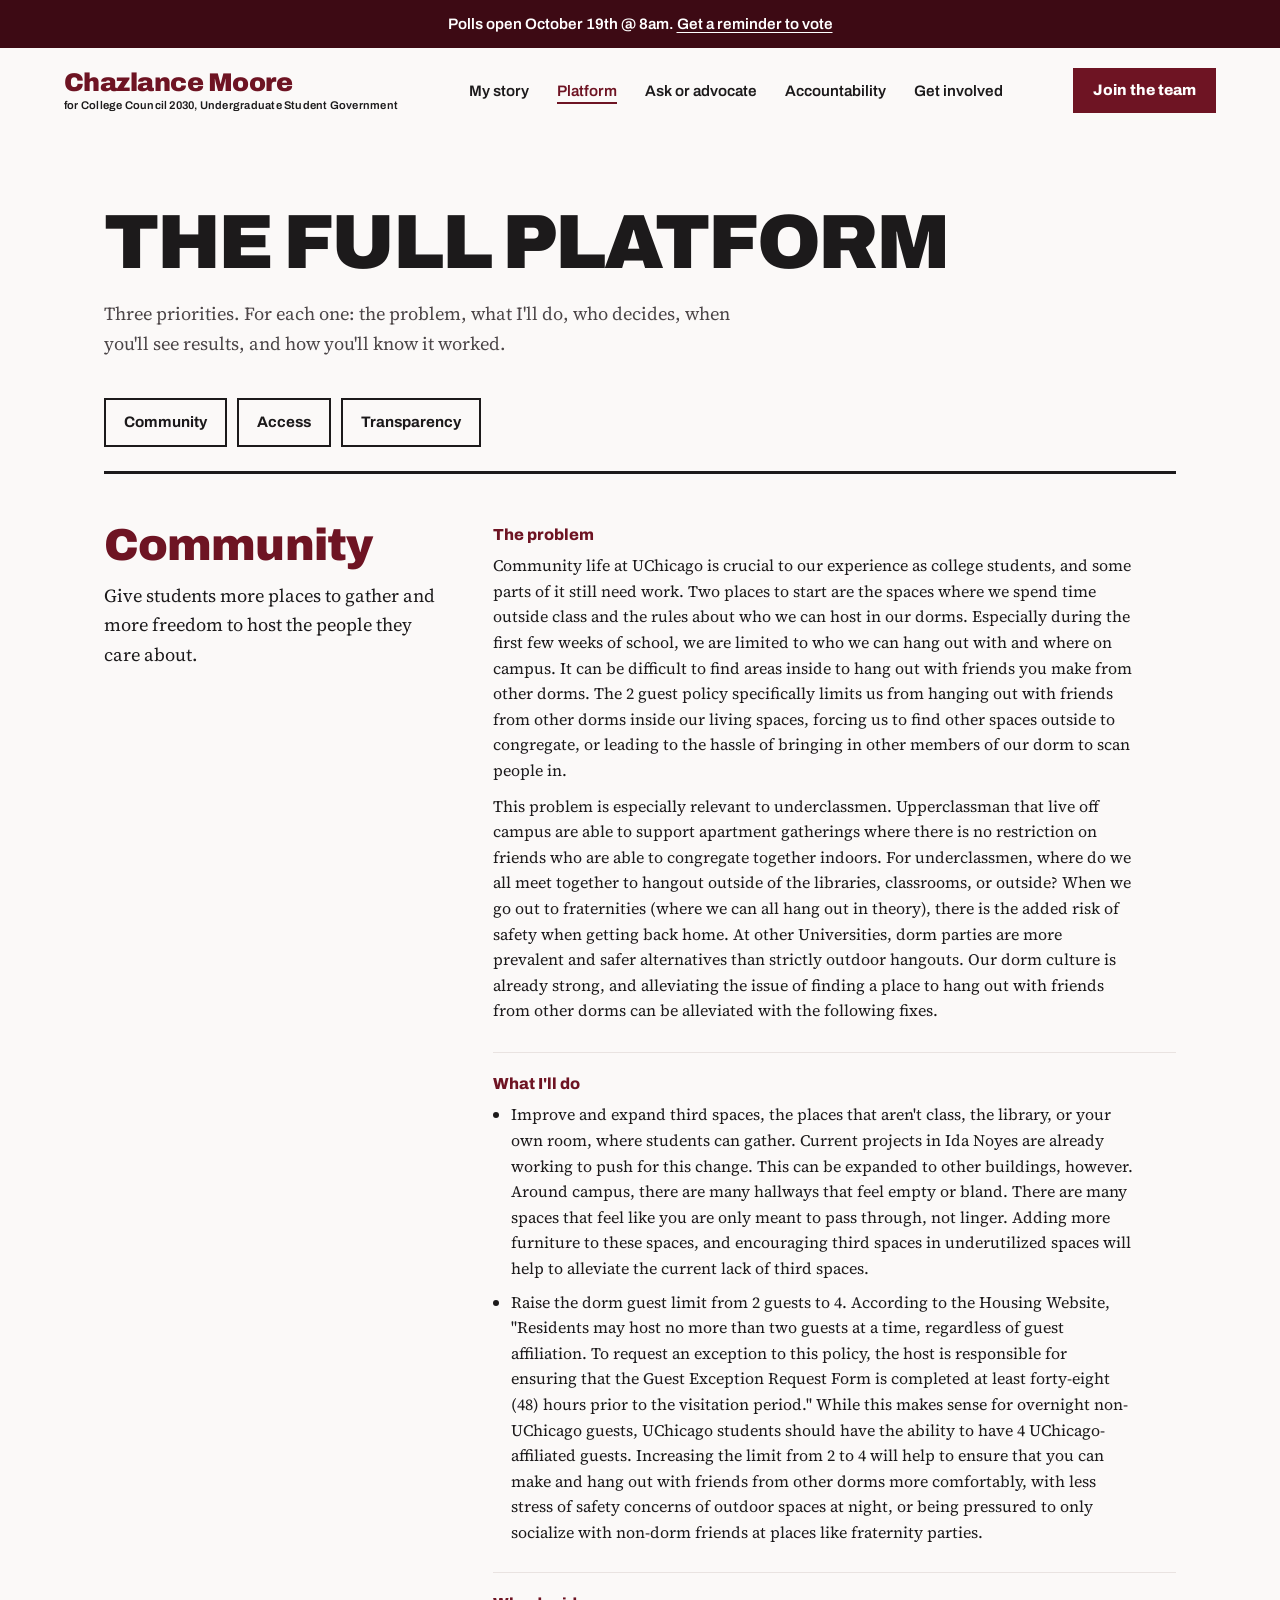
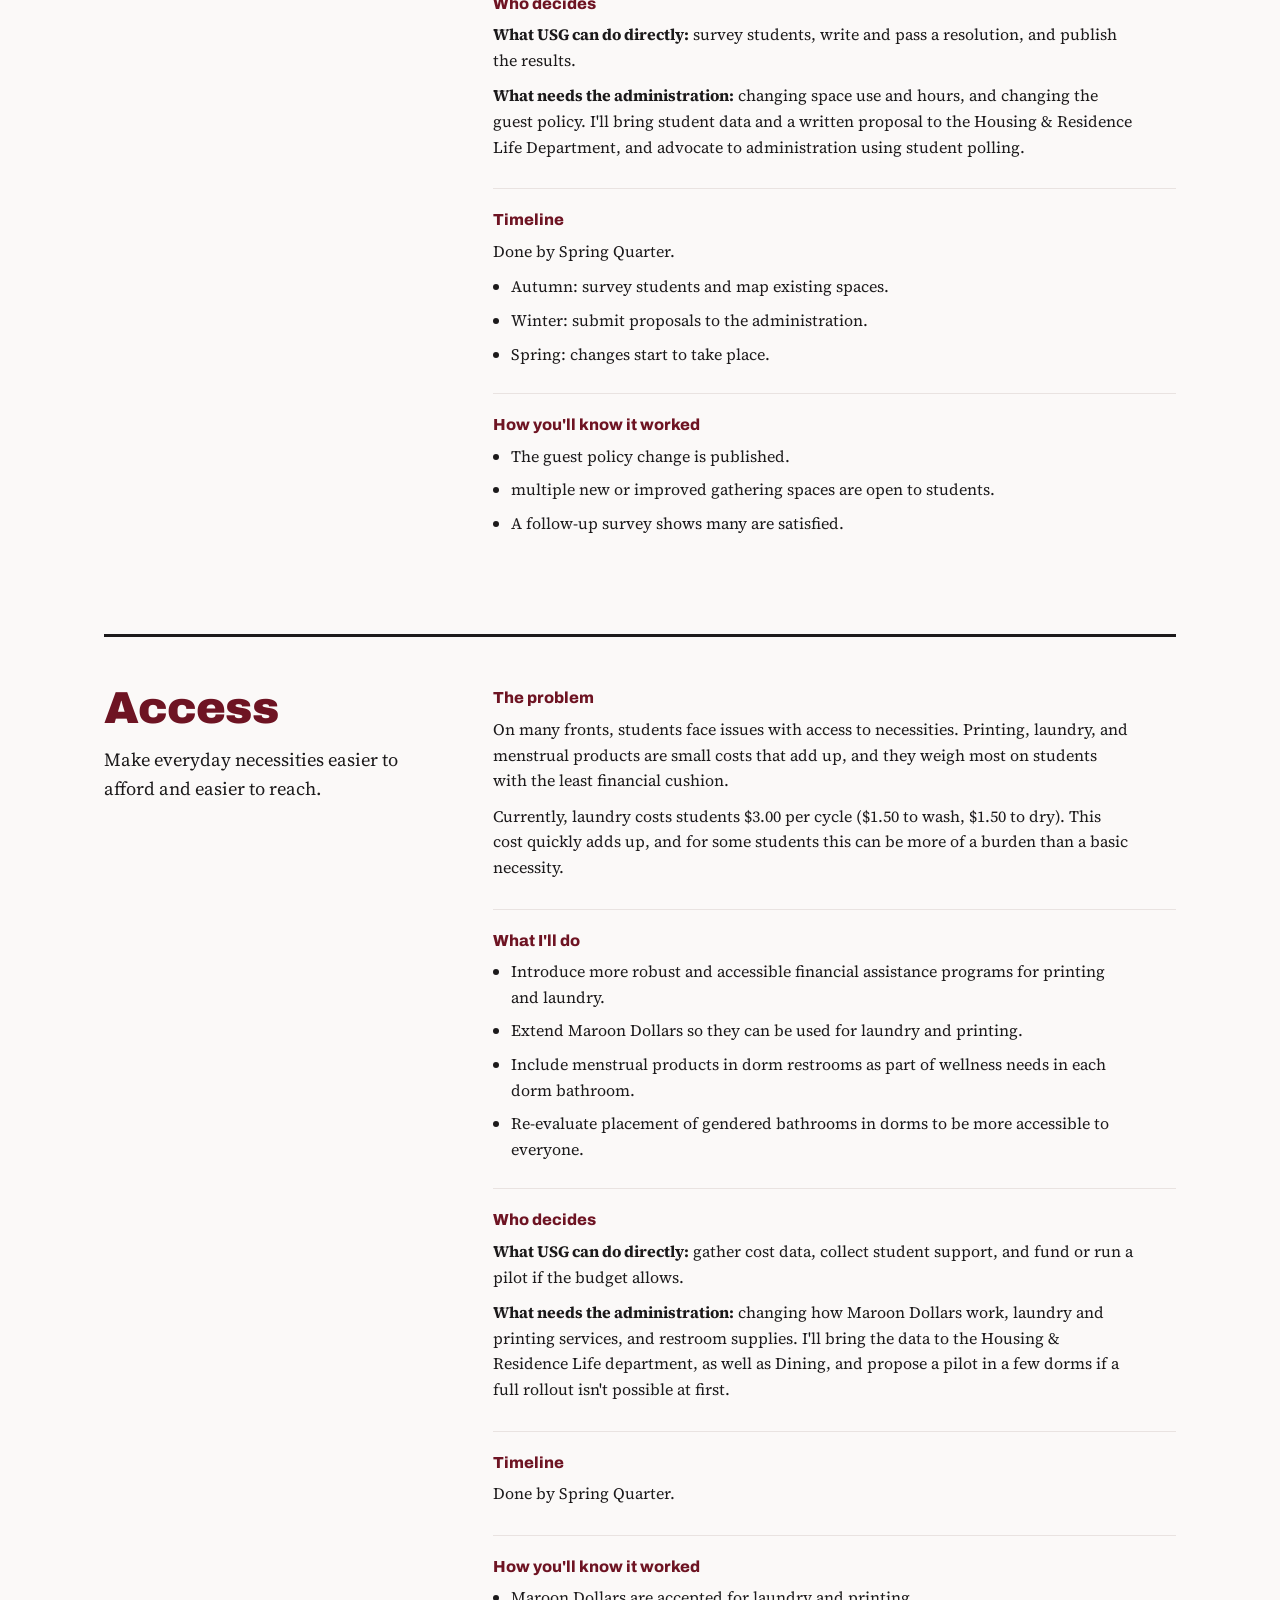
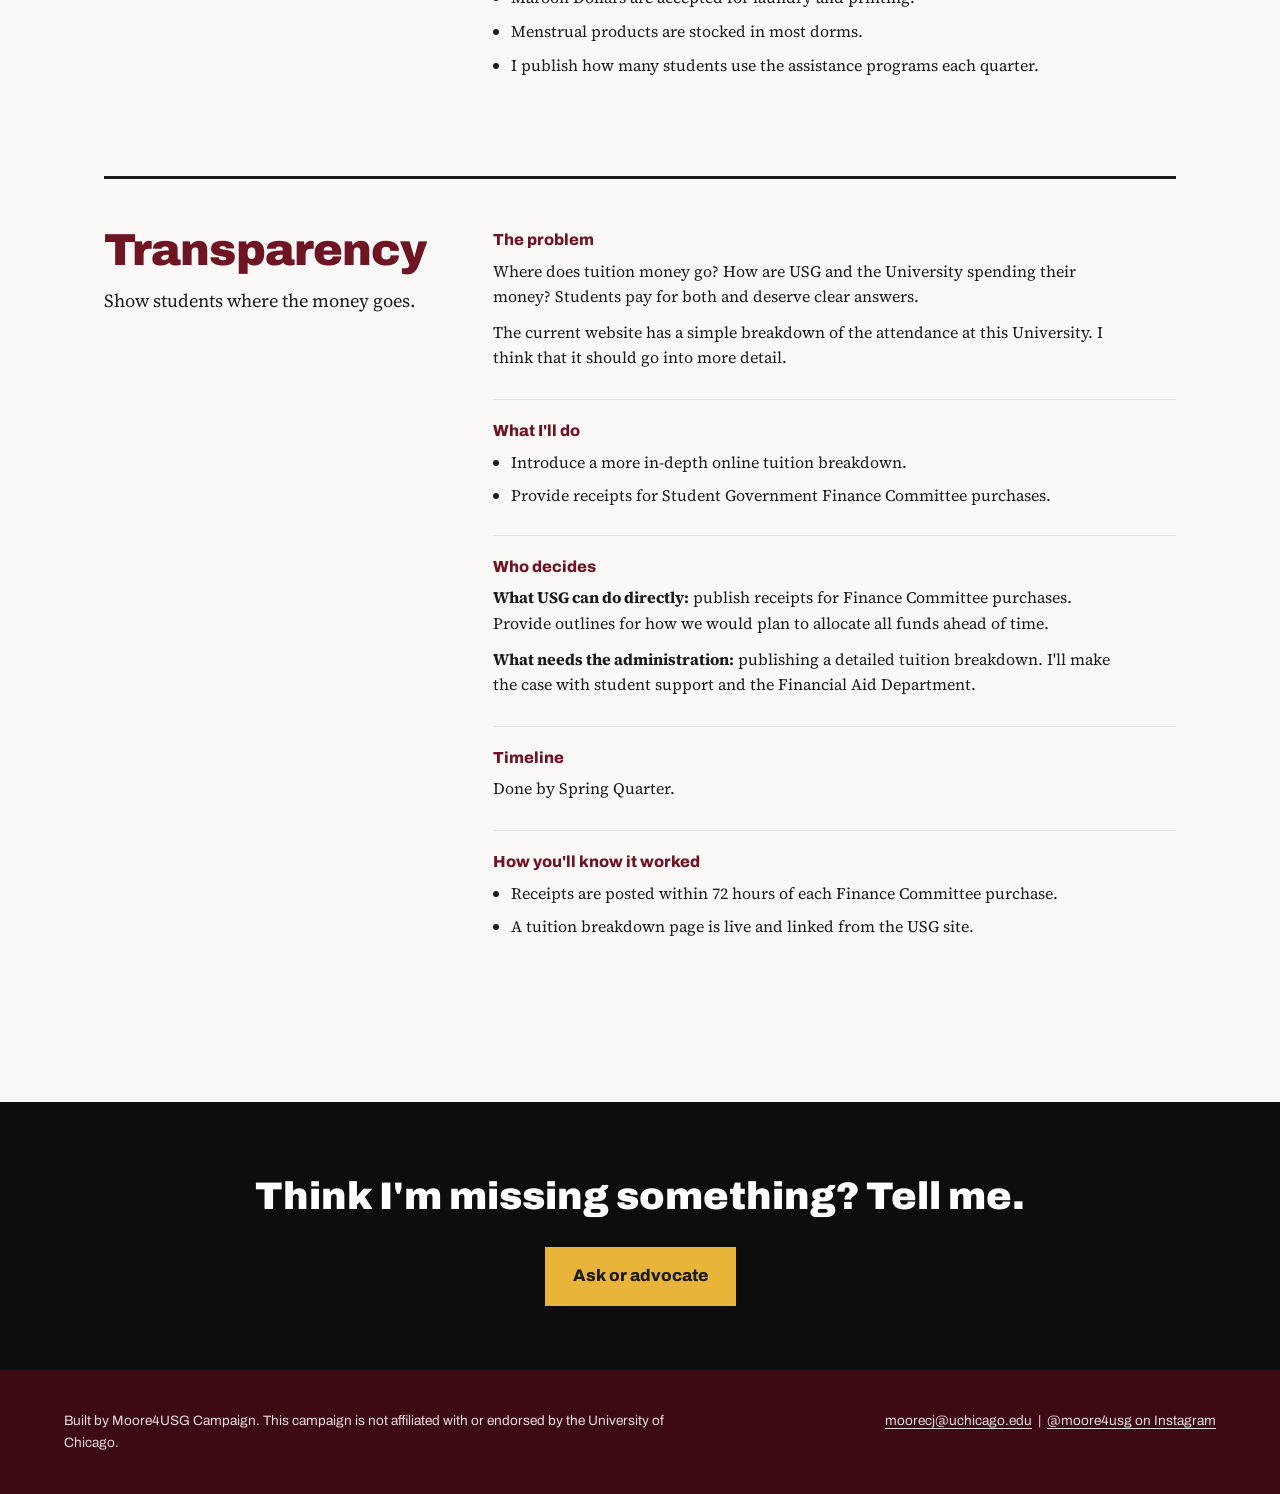
==== commit 895cb60a: "Update platform.html" ====
--- a/platform.html
+++ b/platform.html
@@ -54,7 +54,7 @@
           <dt>The problem</dt>
           <dd>
             <p>Community life at UChicago is crucial to our experience as college students, and some parts of it still need work. Two places to start are the spaces where we spend time outside class and the rules about who we can host in our dorms. Especially during the first few weeks of school, we are limited to who we can hang out with and where on campus. It can be difficult to find areas inside to hang out with friends you make from other dorms. The 2 guest policy specifically limits us from hanging out with friends from other dorms inside our living spaces, forcing us to find other spaces outside to congregate, or leading to the hassle of bringing in other members of our dorm to scan people in.</p>
-            <p><span class="todo">This problem is especially relevant to underclassmen. Upperclassman that live off campus are able to support apartment gatherings where there is no restriction on friends who are able to congregate together indoors. For underclassmen, where do we all meet together to hangout outside of the libraries, classrooms, or outside? When we go out to fraternities (where we can all hang out in theory), there is the added risk of safety when getting back home. At other Universities, dorm parties are more prevalent and safer alternatives than strictly outdoor hangouts. Our dorm culture is already strong, and alleviating the issue of finding a place to hang out with friends from other dorms can be alleviated with the following fixes.</span></p>
+            <p>This problem is especially relevant to underclassmen. Upperclassman that live off campus are able to support apartment gatherings where there is no restriction on friends who are able to congregate together indoors. For underclassmen, where do we all meet together to hangout outside of the libraries, classrooms, or outside? When we go out to fraternities (where we can all hang out in theory), there is the added risk of safety when getting back home. At other Universities, dorm parties are more prevalent and safer alternatives than strictly outdoor hangouts. Our dorm culture is already strong, and alleviating the issue of finding a place to hang out with friends from other dorms can be alleviated with the following fixes.</p>
           </dd>
         </div>
         <div>
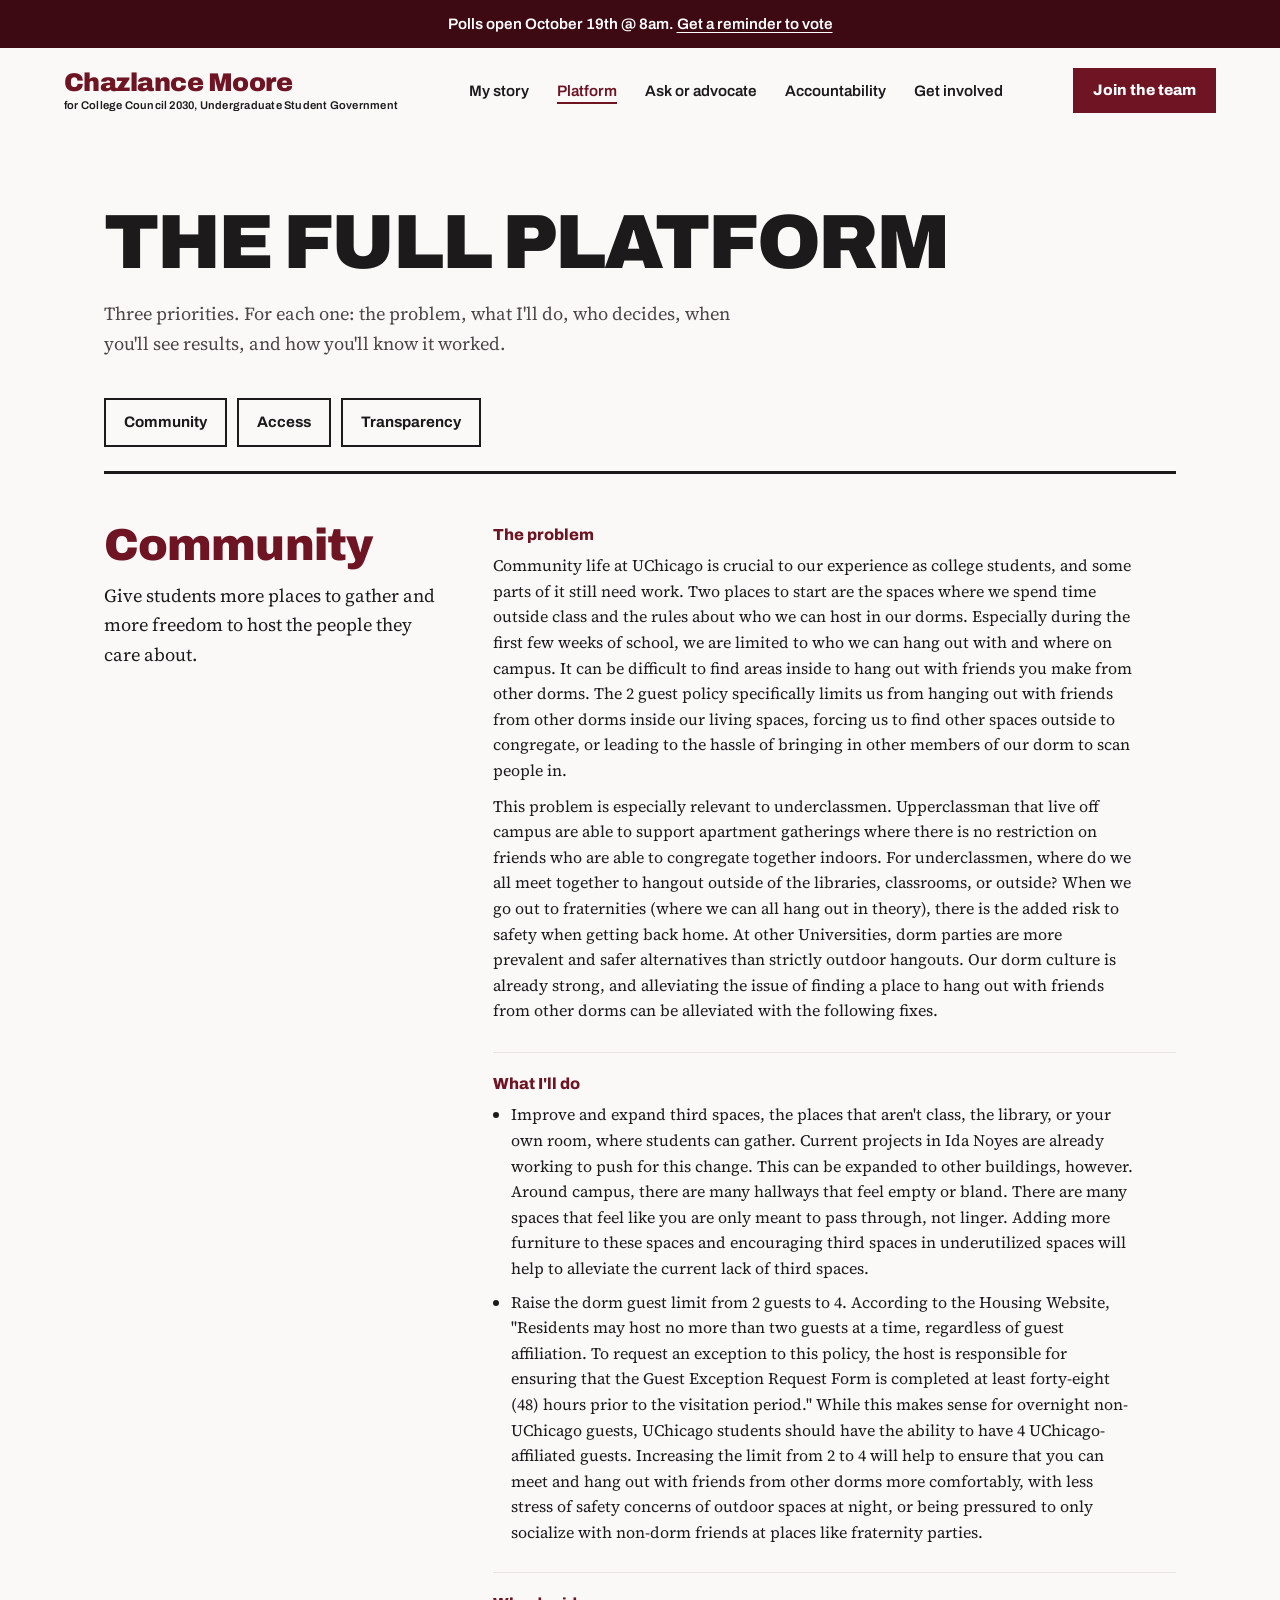
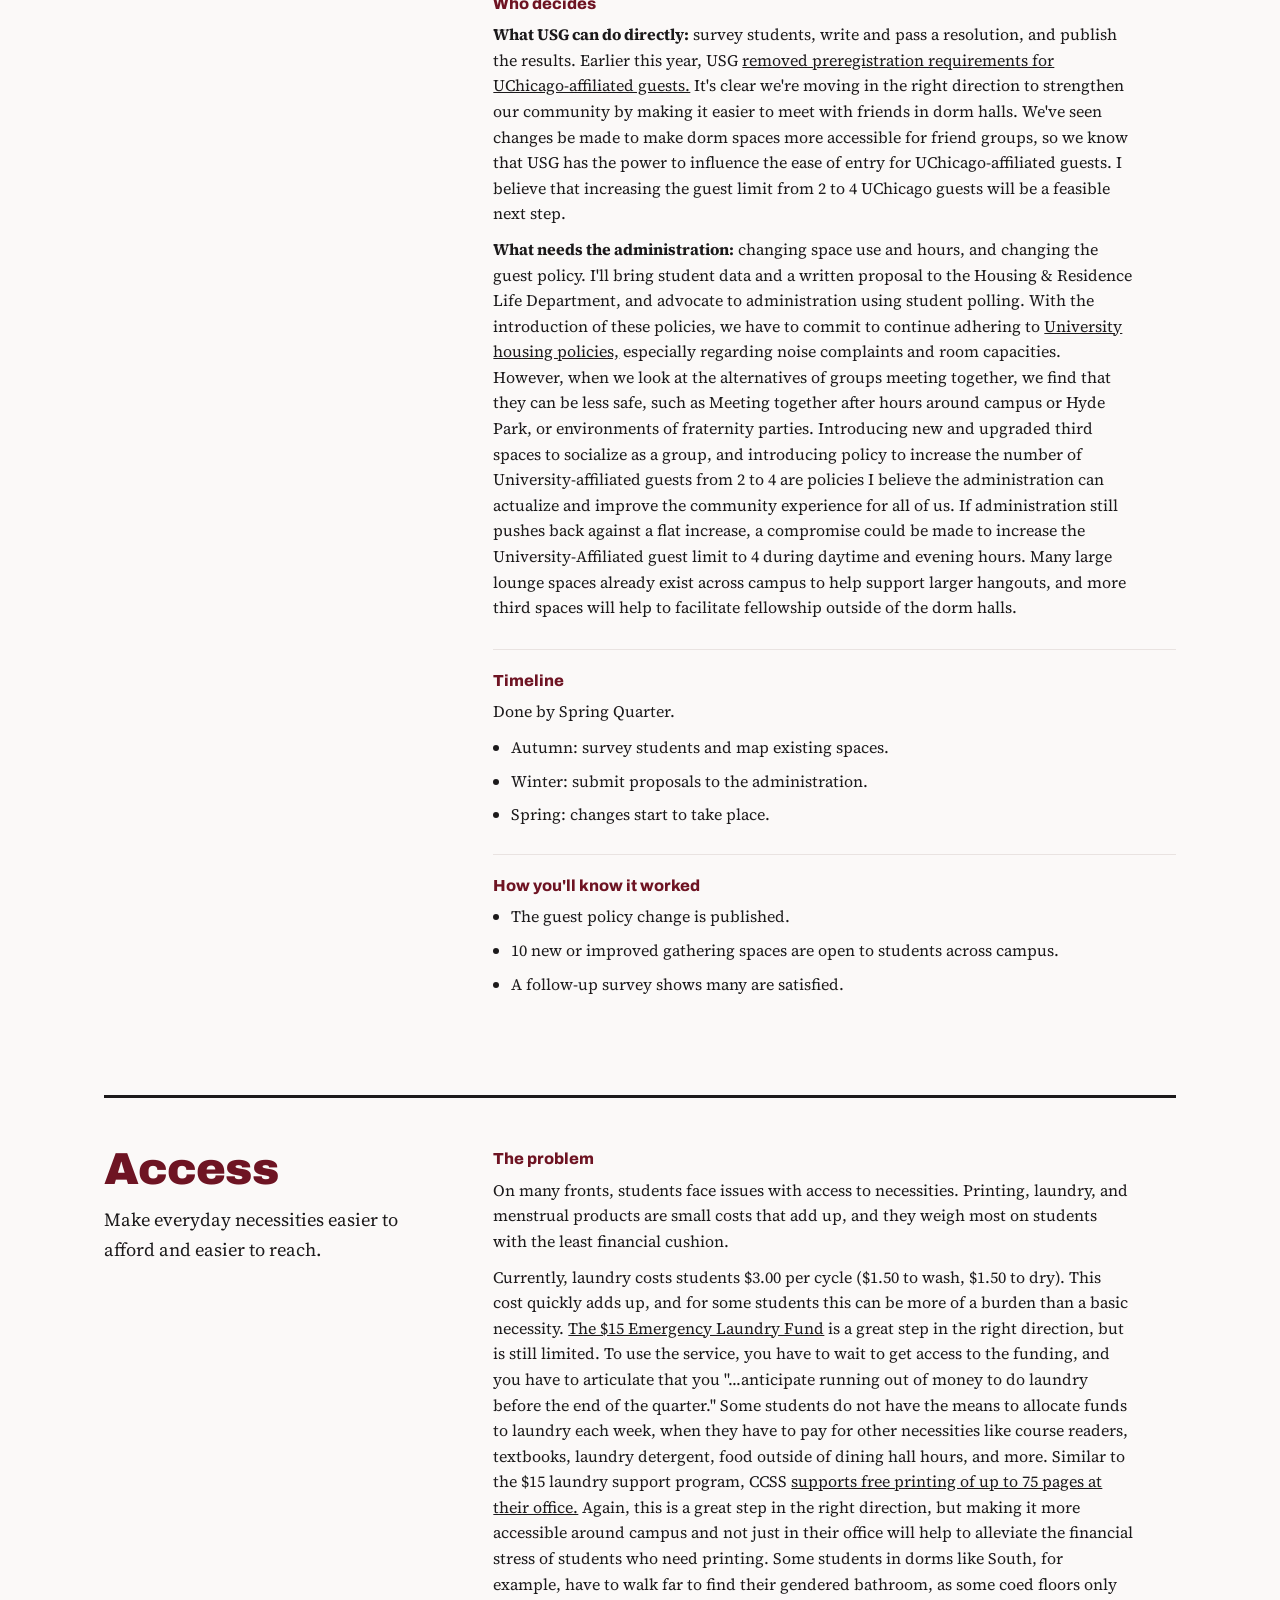
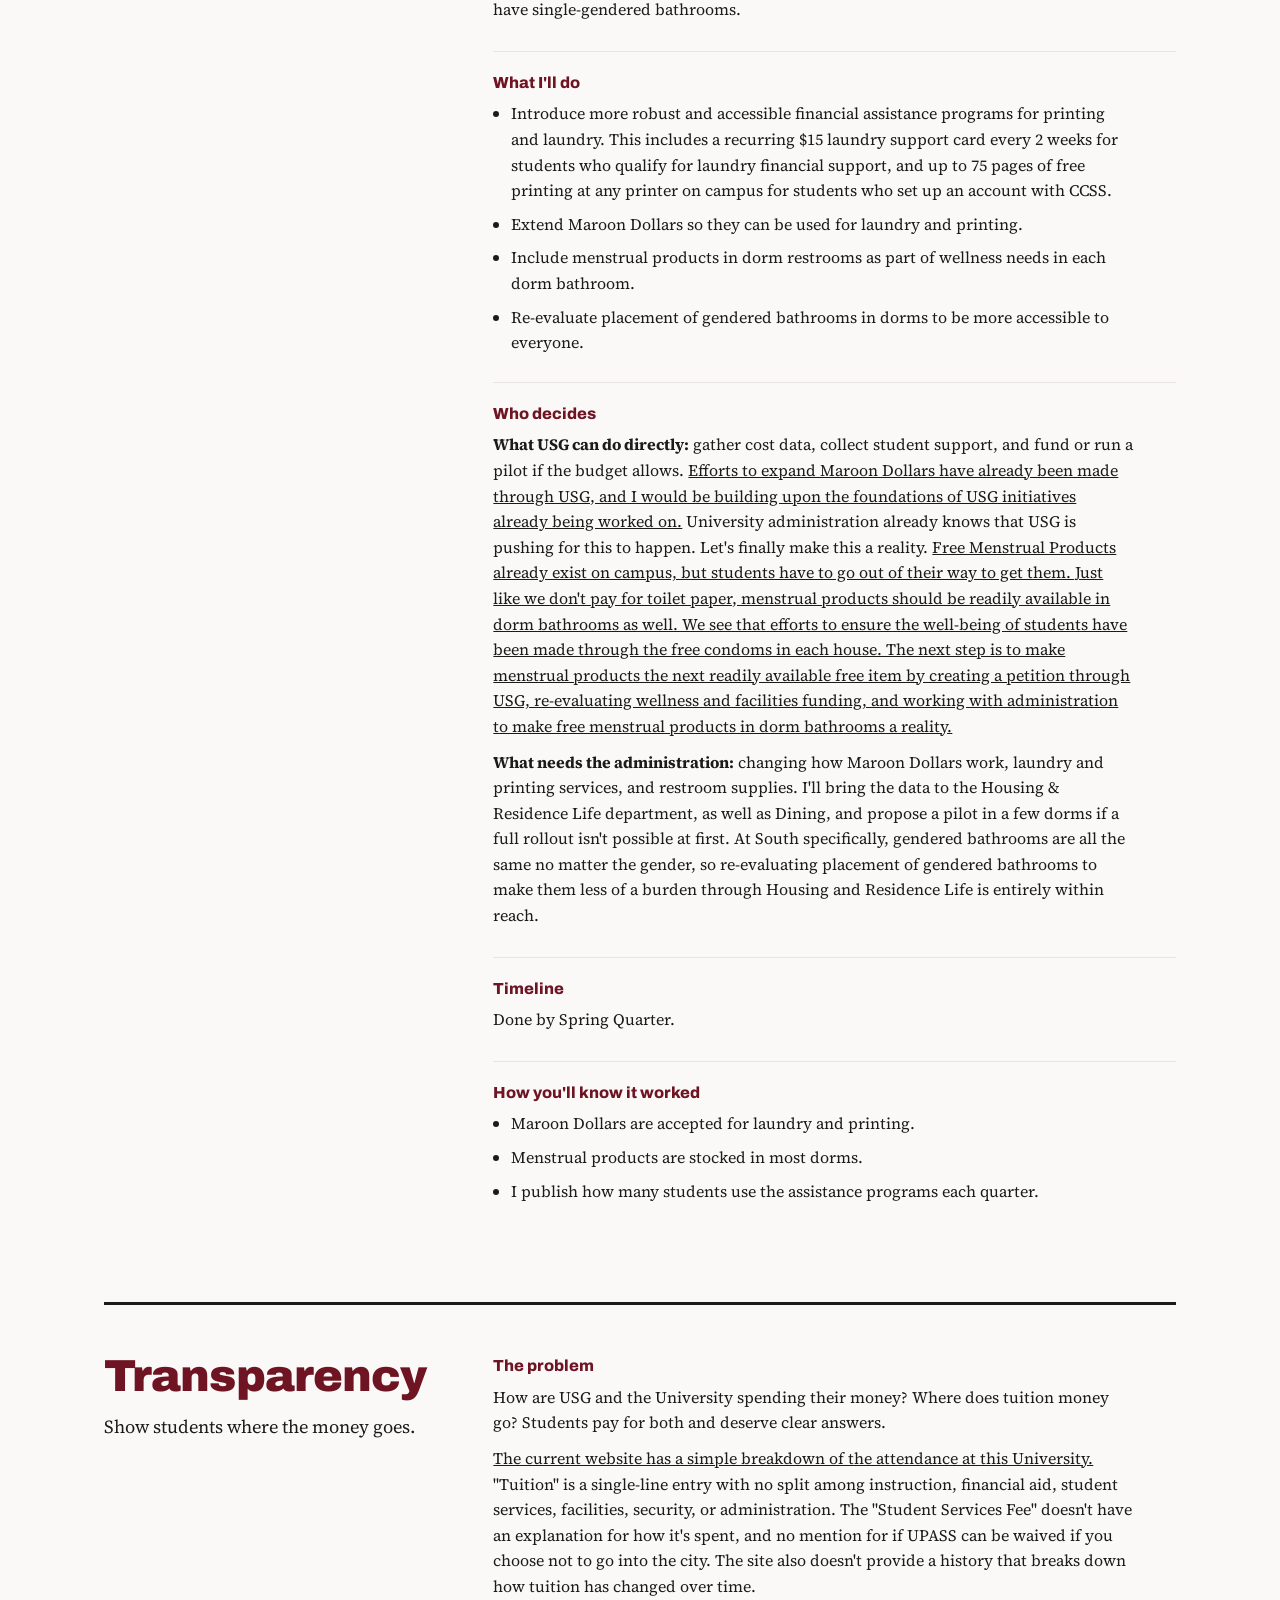
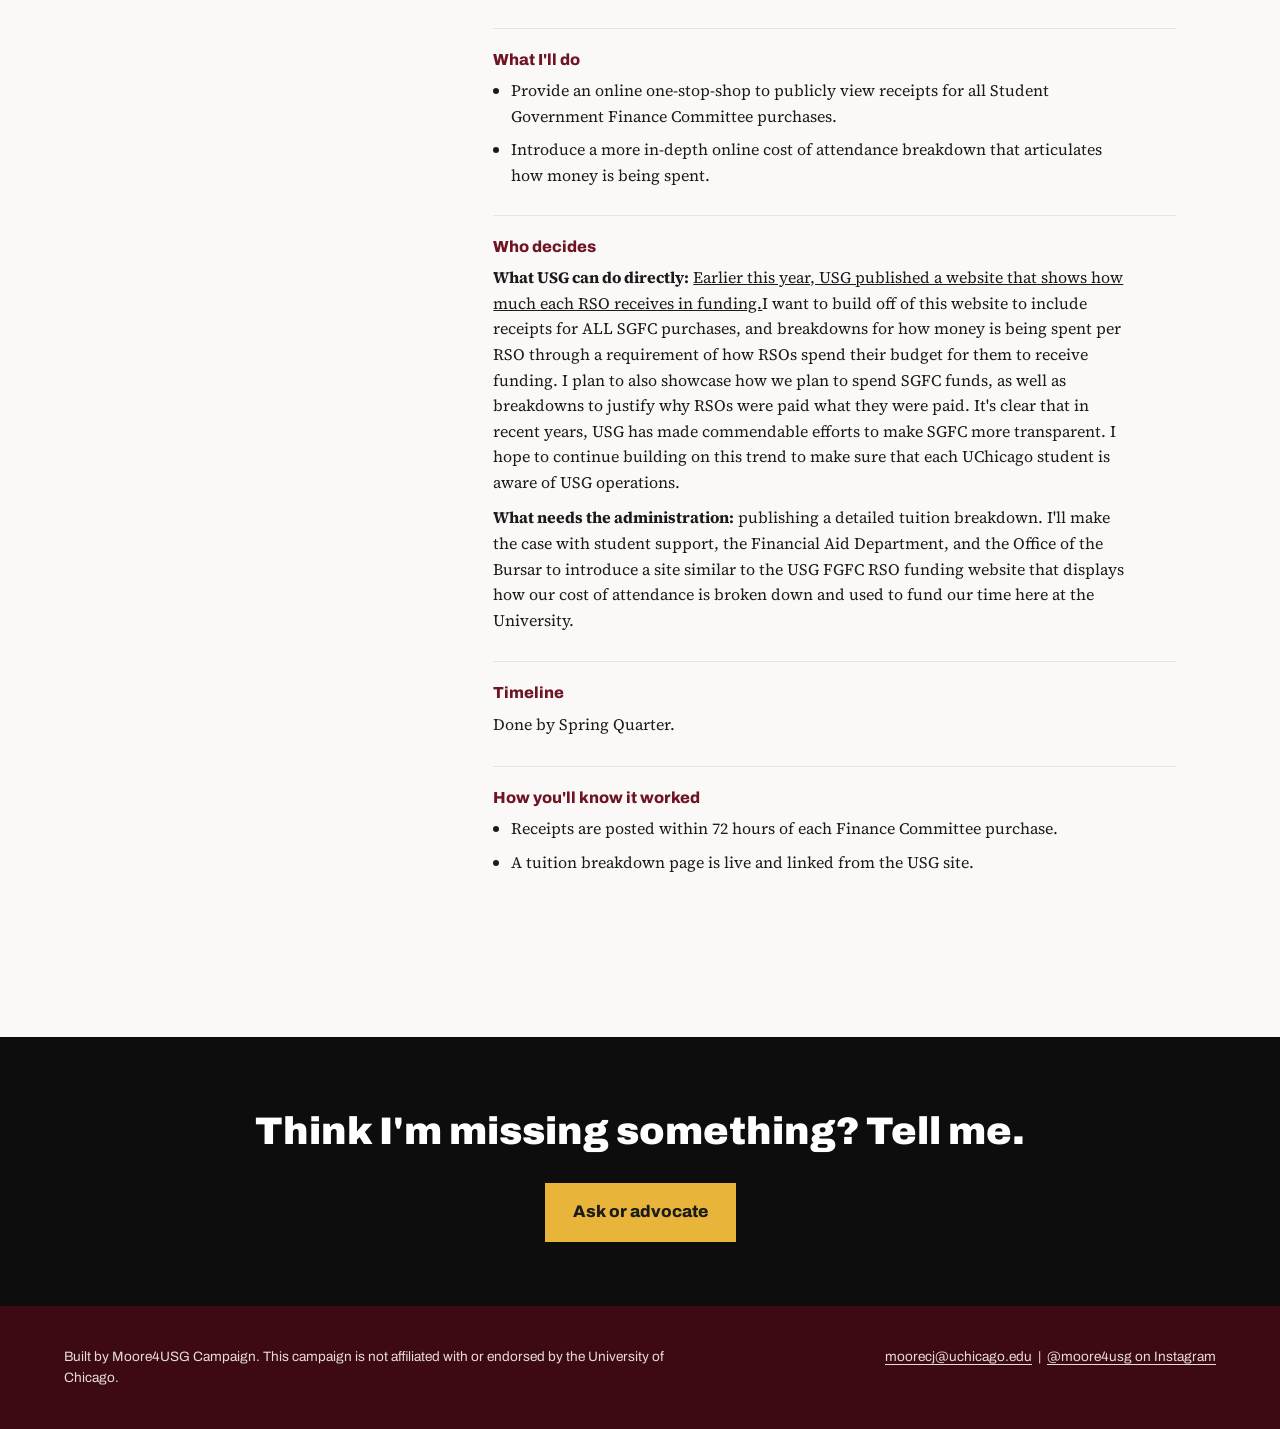
==== commit 4035da14: "Update platform.html" ====
--- a/platform.html
+++ b/platform.html
@@ -54,23 +54,23 @@
           <dt>The problem</dt>
           <dd>
             <p>Community life at UChicago is crucial to our experience as college students, and some parts of it still need work. Two places to start are the spaces where we spend time outside class and the rules about who we can host in our dorms. Especially during the first few weeks of school, we are limited to who we can hang out with and where on campus. It can be difficult to find areas inside to hang out with friends you make from other dorms. The 2 guest policy specifically limits us from hanging out with friends from other dorms inside our living spaces, forcing us to find other spaces outside to congregate, or leading to the hassle of bringing in other members of our dorm to scan people in.</p>
-            <p>This problem is especially relevant to underclassmen. Upperclassman that live off campus are able to support apartment gatherings where there is no restriction on friends who are able to congregate together indoors. For underclassmen, where do we all meet together to hangout outside of the libraries, classrooms, or outside? When we go out to fraternities (where we can all hang out in theory), there is the added risk of safety when getting back home. At other Universities, dorm parties are more prevalent and safer alternatives than strictly outdoor hangouts. Our dorm culture is already strong, and alleviating the issue of finding a place to hang out with friends from other dorms can be alleviated with the following fixes.</p>
+            <p>This problem is especially relevant to underclassmen. Upperclassman that live off campus are able to support apartment gatherings where there is no restriction on friends who are able to congregate together indoors. For underclassmen, where do we all meet together to hangout outside of the libraries, classrooms, or outside? When we go out to fraternities (where we can all hang out in theory), there is the added risk to safety when getting back home. At other Universities, dorm parties are more prevalent and safer alternatives than strictly outdoor hangouts. Our dorm culture is already strong, and alleviating the issue of finding a place to hang out with friends from other dorms can be alleviated with the following fixes.</p>
           </dd>
         </div>
         <div>
           <dt>What I'll do</dt>
           <dd>
             <ul>
-              <li>Improve and expand third spaces, the places that aren't class, the library, or your own room, where students can gather. Current projects in Ida Noyes are already working to push for this change. This can be expanded to other buildings, however. Around campus, there are many hallways that feel empty or bland. There are many spaces that feel like you are only meant to pass through, not linger. Adding more furniture to these spaces, and encouraging third spaces in underutilized spaces will help to alleviate the current lack of third spaces.</li>
-              <li>Raise the dorm guest limit from 2 guests to 4. According to the Housing Website, "Residents may host no more than two guests at a time, regardless of guest affiliation. To request an exception to this policy, the host is responsible for ensuring that the Guest Exception Request Form is completed at least forty-eight (48) hours prior to the visitation period." While this makes sense for overnight non-UChicago guests, UChicago students should have the ability to have 4 UChicago-affiliated guests. Increasing the limit from 2 to 4 will help to ensure that you can make and hang out with friends from other dorms more comfortably, with less stress of safety concerns of outdoor spaces at night, or being pressured to only socialize with non-dorm friends at places like fraternity parties.</li>
+              <li>Improve and expand third spaces, the places that aren't class, the library, or your own room, where students can gather. Current projects in Ida Noyes are already working to push for this change. This can be expanded to other buildings, however. Around campus, there are many hallways that feel empty or bland. There are many spaces that feel like you are only meant to pass through, not linger. Adding more furniture to these spaces and encouraging third spaces in underutilized spaces will help to alleviate the current lack of third spaces.</li>
+              <li>Raise the dorm guest limit from 2 guests to 4. According to the Housing Website, "Residents may host no more than two guests at a time, regardless of guest affiliation. To request an exception to this policy, the host is responsible for ensuring that the Guest Exception Request Form is completed at least forty-eight (48) hours prior to the visitation period." While this makes sense for overnight non-UChicago guests, UChicago students should have the ability to have 4 UChicago-affiliated guests. Increasing the limit from 2 to 4 will help to ensure that you can meet and hang out with friends from other dorms more comfortably, with less stress of safety concerns of outdoor spaces at night, or being pressured to only socialize with non-dorm friends at places like fraternity parties.</li>
             </ul>
           </dd>
         </div>
         <div>
           <dt>Who decides</dt>
           <dd>
-            <p><strong>What USG can do directly:</strong> survey students, write and pass a resolution, and publish the results.</p>
-            <p><strong>What needs the administration:</strong> changing space use and hours, and changing the guest policy. I'll bring student data and a written proposal to the Housing & Residence Life Department, and advocate to administration using student polling.</p>
+            <p><strong>What USG can do directly:</strong> survey students, write and pass a resolution, and publish the results. Earlier this year, USG <a href="https://chicagomaroon.com/51131/news/dorms-to-stop-requiring-preregistration-for-uchicago-affiliated-guests/"> removed preregistration requirements for UChicago-affiliated guests.</a> It's clear we're moving in the right direction to strengthen our community by making it easier to meet with friends in dorm halls. We've seen changes be made to make dorm spaces more accessible for friend groups, so we know that USG has the power to influence the ease of entry for UChicago-affiliated guests. I believe that increasing the guest limit from 2 to 4 UChicago guests will be a feasible next step.</p>
+            <p><strong>What needs the administration:</strong> changing space use and hours, and changing the guest policy. I'll bring student data and a written proposal to the Housing & Residence Life Department, and advocate to administration using student polling. With the introduction of these policies, we have to commit to continue adhering to <a href="https://housing.uchicago.edu/residence-life/care-and-community-standards/i">University housing policies,</a> especially regarding noise complaints and room capacities. However, when we look at the alternatives of groups meeting together, we find that they can be less safe, such as Meeting together after hours around campus or Hyde Park, or environments of fraternity parties. Introducing new and upgraded third spaces to socialize as a group, and introducing policy to increase the number of University-affiliated guests from 2 to 4 are policies I believe the administration can actualize and improve the community experience for all of us. If administration still pushes back against a flat increase, a compromise could be made to increase the University-Affiliated guest limit to 4 during daytime and evening hours. Many large lounge spaces already exist across campus to help support larger hangouts, and more third spaces will help to facilitate fellowship outside of the dorm halls.</p>
           </dd>
         </div>
         <div>
@@ -89,7 +89,7 @@
           <dd>
             <ul>
               <li>The guest policy change is published.</li>
-              <li>multiple new or improved gathering spaces are open to students.</li>
+              <li>10 new or improved gathering spaces are open to students across campus.</li>
               <li>A follow-up survey shows many are satisfied.</li>
             </ul>
           </dd>
@@ -108,14 +108,14 @@
           <dt>The problem</dt>
           <dd>
             <p>On many fronts, students face issues with access to necessities. Printing, laundry, and menstrual products are small costs that add up, and they weigh most on students with the least financial cushion.</p>
-            <p>Currently, laundry costs students $3.00 per cycle ($1.50 to wash, $1.50 to dry). This cost quickly adds up, and for some students this can be more of a burden than a basic necessity.</p>
+            <p>Currently, laundry costs students $3.00 per cycle ($1.50 to wash, $1.50 to dry). This cost quickly adds up, and for some students this can be more of a burden than a basic necessity. <a href="https://forms.cloud.microsoft/pages/responsepage.aspx?id=kiywgyZf7UieW2wvykao5oC7UUUg6VhKtjnXGBRkzrhUNjZEODk5S1FYQ0RFRktJOUlWSzlWR01JRCQlQCN0PWcu&route=shorturl">The $15 Emergency Laundry Fund</a> is a great step in the right direction, but is still limited. To use the service, you have to wait to get access to the funding, and you have to articulate that you "...anticipate running out of money to do laundry before the end of the quarter." Some students do not have the means to allocate funds to laundry each week, when they have to pay for other necessities like course readers, textbooks, laundry detergent, food outside of dining hall hours, and more. Similar to the $15 laundry support program, CCSS <a href="https://college.uchicago.edu/student-services/center-college-student-success">supports free printing of up to 75 pages at their office.</a> Again, this is a great step in the right direction, but making it more accessible around campus and not just in their office will help to alleviate the financial stress of students who need printing. Some students in dorms like South, for example, have to walk far to find their gendered bathroom, as some coed floors only have single-gendered bathrooms.</p>
           </dd>
         </div>
         <div>
           <dt>What I'll do</dt>
           <dd>
             <ul>
-              <li>Introduce more robust and accessible financial assistance programs for printing and laundry.</li>
+              <li>Introduce more robust and accessible financial assistance programs for printing and laundry. This includes a recurring $15 laundry support card every 2 weeks for students who qualify for laundry financial support, and up to 75 pages of free printing at any printer on campus for students who set up an account with CCSS.</li>
               <li>Extend Maroon Dollars so they can be used for laundry and printing.</li>
               <li>Include menstrual products in dorm restrooms as part of wellness needs in each dorm bathroom.</li>
               <li>Re-evaluate placement of gendered bathrooms in dorms to be more accessible to everyone.</li>
@@ -125,8 +125,8 @@
         <div>
           <dt>Who decides</dt>
           <dd>
-            <p><strong>What USG can do directly:</strong> gather cost data, collect student support, and fund or run a pilot if the budget allows.</p>
-            <p><strong>What needs the administration:</strong> changing how Maroon Dollars work, laundry and printing services, and restroom supplies. I'll bring the data to the Housing & Residence Life department, as well as Dining, and propose a pilot in a few dorms if a full rollout isn't possible at first.</p>
+            <p><strong>What USG can do directly:</strong> gather cost data, collect student support, and fund or run a pilot if the budget allows. <a href="https://chicagomaroon.com/50509/news/usg-passes-resolution-supporting-maroon-dollar-laundry-payment-option/">Efforts to expand Maroon Dollars have already been made through USG, and I would be building upon the foundations of USG initiatives already being worked on.</a> University administration already knows that USG is pushing for this to happen. Let's finally make this a reality.  <a href="https://wellness.uchicago.edu/healthy-living/wellness-programming/menstrual-hygiene-products-at-uchicago/">Free Menstrual Products already exist on campus, but students have to go out of their way to get them. Just like we don't pay for toilet paper, menstrual products should be readily available in dorm bathrooms as well. We see that efforts to ensure the well-being of students have been made through the free condoms in each house. The next step is to make menstrual products the next readily available free item by creating a petition through USG, re-evaluating wellness and facilities funding, and working with administration to make free menstrual products in dorm bathrooms a reality.</a></p>
+            <p><strong>What needs the administration:</strong> changing how Maroon Dollars work, laundry and printing services, and restroom supplies. I'll bring the data to the Housing & Residence Life department, as well as Dining, and propose a pilot in a few dorms if a full rollout isn't possible at first. At South specifically, gendered bathrooms are all the same no matter the gender, so re-evaluating placement of gendered bathrooms to make them less of a burden through Housing and Residence Life is entirely within reach.</p>
           </dd>
         </div>
         <div>
@@ -156,24 +156,24 @@
         <div>
           <dt>The problem</dt>
           <dd>
-            <p>Where does tuition money go? How are USG and the University spending their money? Students pay for both and deserve clear answers.</p>
-            <p>The current website has a simple breakdown of the attendance at this University. I think that it should go into more detail.</p>
+            <p>How are USG and the University spending their money? Where does tuition money go? Students pay for both and deserve clear answers.</p>
+            <p><a href="https://financialaid.uchicago.edu/undergraduate/how-aid-works/undergraduate-costs/">The current website has a simple breakdown of the attendance at this University.</a> "Tuition" is a single-line entry with no split among instruction, financial aid, student services, facilities, security, or administration. The "Student Services Fee" doesn't have an explanation for how it's spent, and no mention for if UPASS can be waived if you choose not to go into the city. The site also doesn't provide a history that breaks down how tuition has changed over time.</p>
           </dd>
         </div>
         <div>
           <dt>What I'll do</dt>
           <dd>
             <ul>
-              <li>Introduce a more in-depth online tuition breakdown.</li>
-              <li>Provide receipts for Student Government Finance Committee purchases.</li>
+              <li>Provide an online one-stop-shop to publicly view receipts for all Student Government Finance Committee purchases.</li>
+              <li>Introduce a more in-depth online cost of attendance breakdown that articulates how money is being spent.</li>
             </ul>
           </dd>
         </div>
         <div>
           <dt>Who decides</dt>
           <dd>
-            <p><strong>What USG can do directly:</strong> publish receipts for Finance Committee purchases. Provide outlines for how we would plan to allocate all funds ahead of time.</p>
-            <p><strong>What needs the administration:</strong> publishing a detailed tuition breakdown. I'll make the case with student support and the Financial Aid Department.</p>
+            <p><strong>What USG can do directly:</strong> <a href="https://www.uchicagousg.org/">Earlier this year, USG published a website that shows how much each RSO receives in funding.</a>I want to build off of this website to include receipts for ALL SGFC purchases, and breakdowns for how money is being spent per RSO through a requirement of how RSOs spend their budget for them to receive funding. I plan to also showcase how we plan to spend SGFC funds, as well as breakdowns to justify why RSOs were paid what they were paid. It's clear that in recent years, USG has made commendable efforts to make SGFC more transparent. I hope to continue building on this trend to make sure that each UChicago student is aware of USG operations.</p>
+            <p><strong>What needs the administration:</strong> publishing a detailed tuition breakdown. I'll make the case with student support, the Financial Aid Department, and the Office of the Bursar to introduce a site similar to the USG FGFC RSO funding website that displays how our cost of attendance is broken down and used to fund our time here at the University.</p>
           </dd>
         </div>
         <div>
